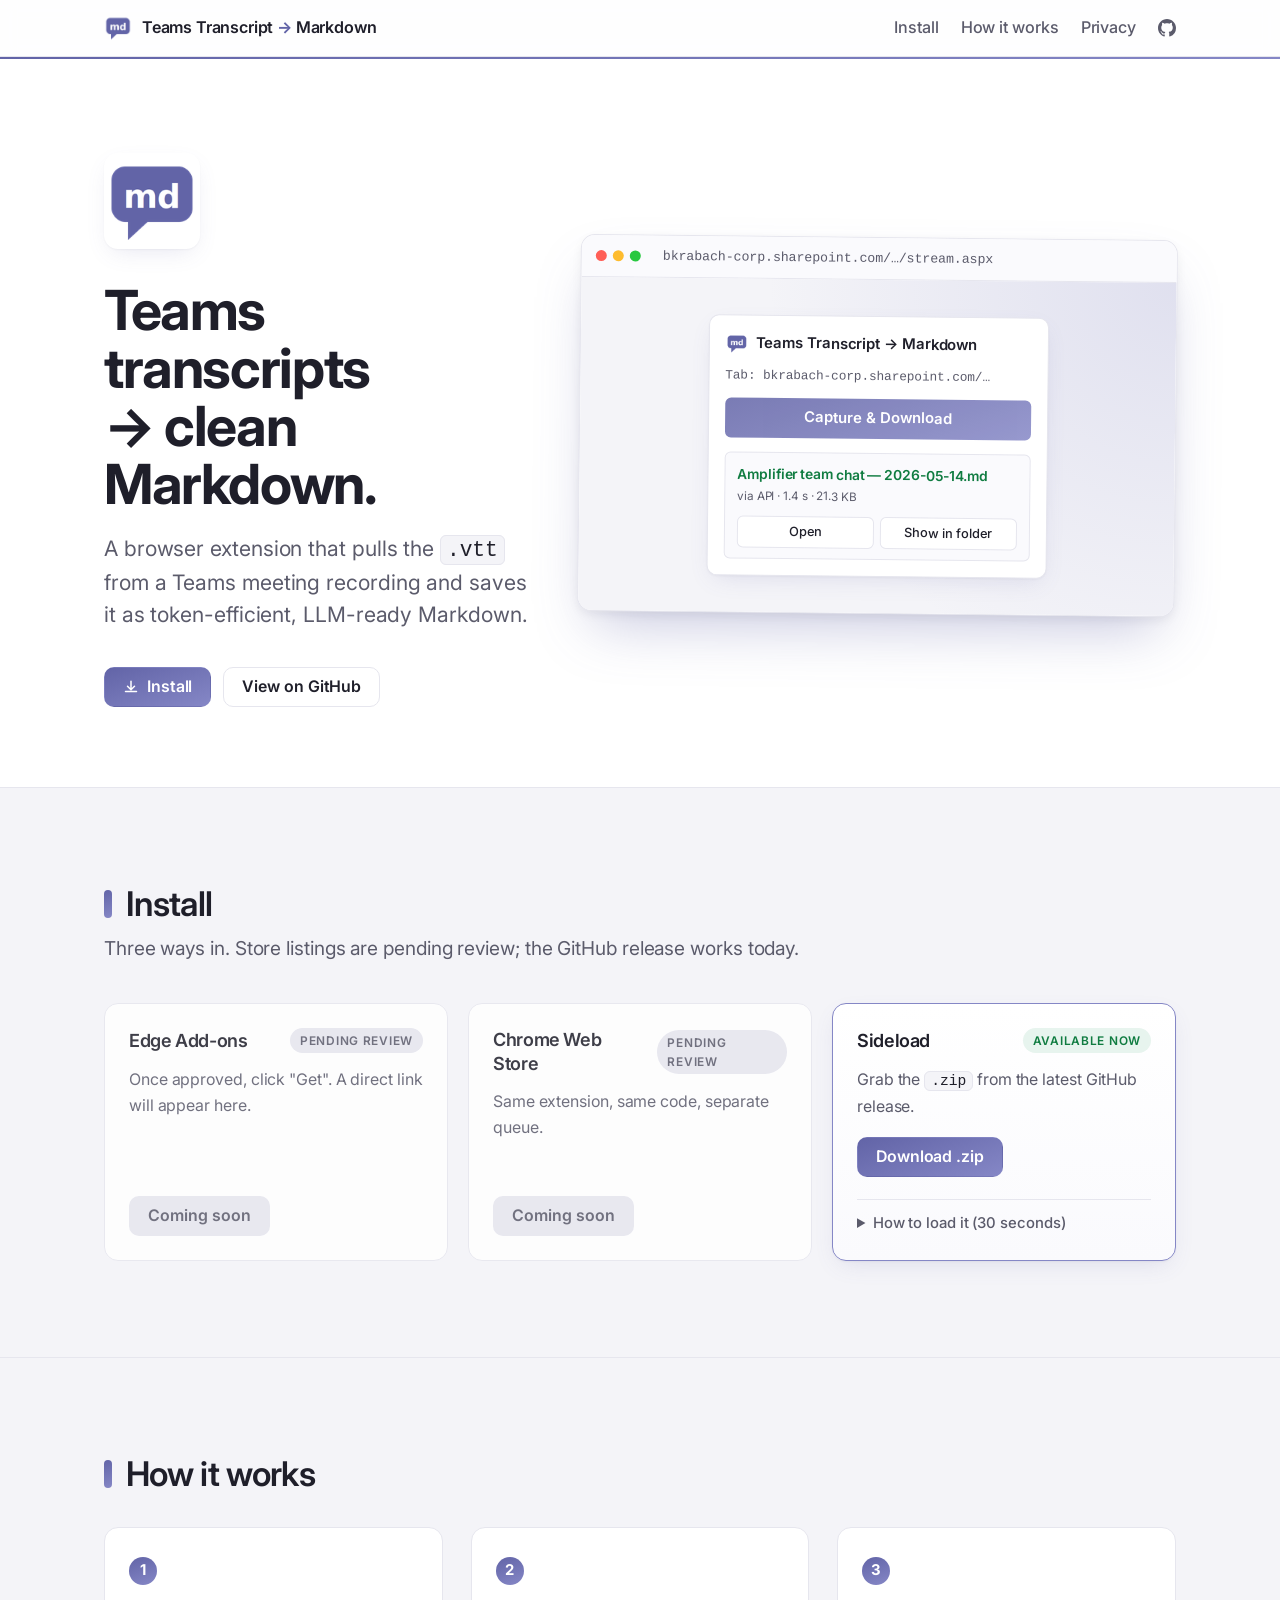
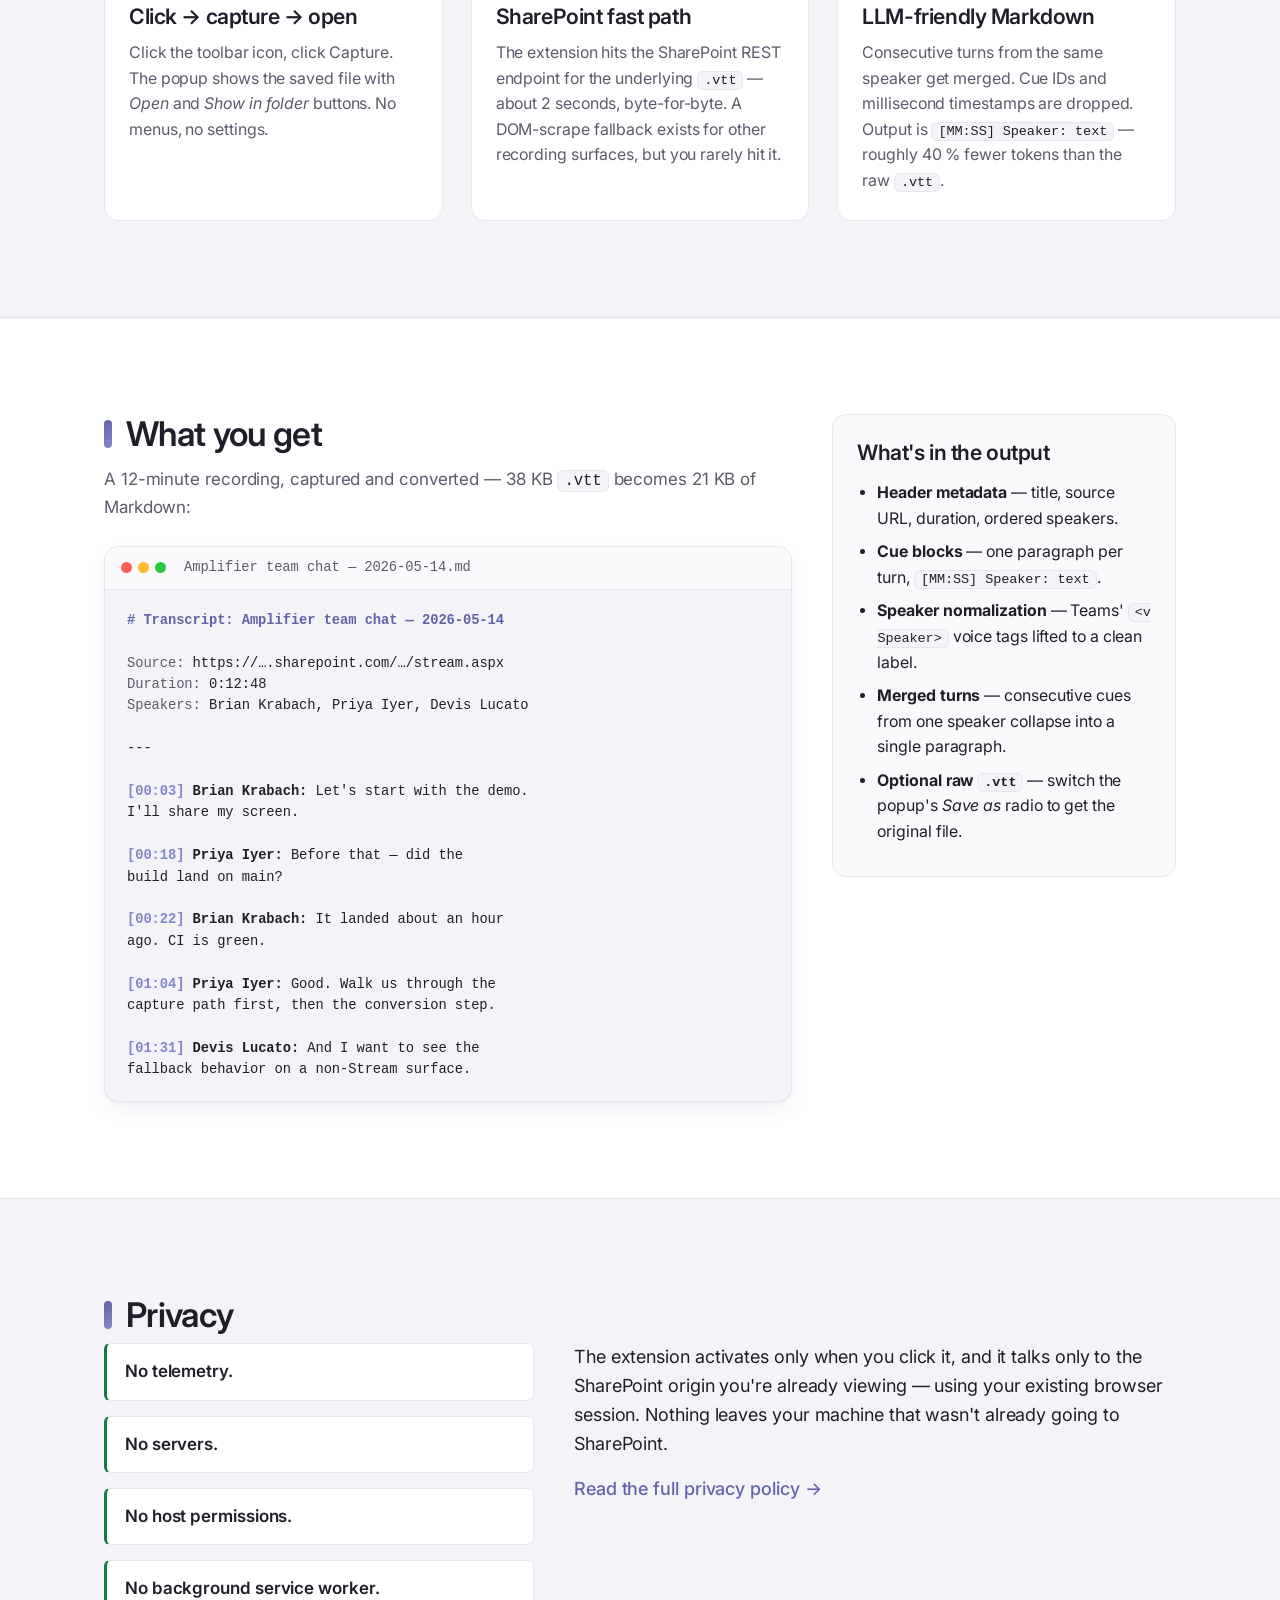
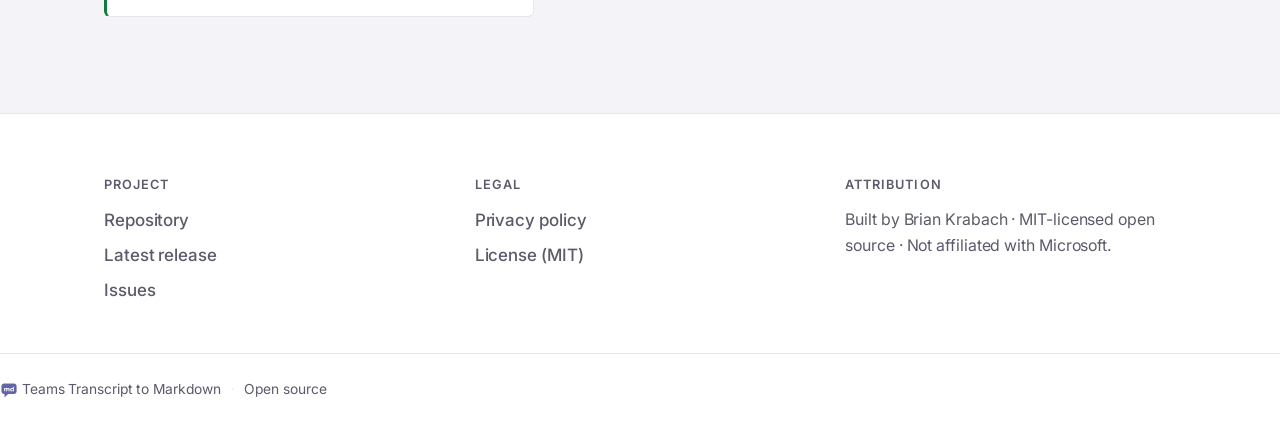
==== index.html @ 86daa05f "docs(site): build proper landing page with design + UX love Stand up a real GitHub Pages site instea" ====
<!doctype html>
<html lang="en">
  <head>
    <meta charset="utf-8" />
    <meta name="viewport" content="width=device-width, initial-scale=1" />
    <title>Teams Transcript to Markdown — browser extension</title>
    <meta
      name="description"
      content="A browser extension that pulls the .vtt from a Microsoft Teams meeting recording and saves it as clean, LLM-friendly Markdown. No telemetry."
    />
    <link rel="icon" type="image/png" href="icons/icon-128.png" sizes="128x128" />
    <link rel="apple-touch-icon" href="icons/icon-128.png" />
    <link
      href="https://fonts.googleapis.com/css2?family=Inter:wght@400;500;600;700&display=swap"
      rel="stylesheet"
    />
    <link rel="stylesheet" href="style.css" />
    <meta property="og:title" content="Teams Transcript to Markdown" />
    <meta
      property="og:description"
      content="A browser extension that pulls the .vtt from a Teams meeting recording and saves it as clean Markdown."
    />
    <meta property="og:image" content="store-assets/promo-1280x800.png" />
    <meta property="og:type" content="website" />
  </head>
  <body>
    <header class="topbar">
      <div class="container topbar-inner">
        <a class="brand" href="#top" aria-label="Teams Transcript to Markdown — top of page">
          <img src="icons/icon-128.png" alt="" class="brand-icon" width="28" height="28" />
          <span class="brand-name">Teams Transcript <span class="brand-arrow">→</span> Markdown</span>
        </a>
        <nav class="topnav">
          <a href="#install">Install</a>
          <a href="#how">How it works</a>
          <a href="#privacy">Privacy</a>
          <a
            class="topnav-github"
            href="https://github.com/bkrabach/teams-transcript-md"
            aria-label="View source on GitHub"
          >
            <svg viewBox="0 0 16 16" width="18" height="18" aria-hidden="true">
              <path
                fill="currentColor"
                d="M8 0C3.58 0 0 3.58 0 8c0 3.54 2.29 6.53 5.47 7.59.4.07.55-.17.55-.38 0-.19-.01-.82-.01-1.49-2.01.37-2.53-.49-2.69-.94-.09-.23-.48-.94-.82-1.13-.28-.15-.68-.52-.01-.53.63-.01 1.08.58 1.23.82.72 1.21 1.87.87 2.33.66.07-.52.28-.87.51-1.07-1.78-.2-3.64-.89-3.64-3.95 0-.87.31-1.59.82-2.15-.08-.2-.36-1.02.08-2.12 0 0 .67-.21 2.2.82.64-.18 1.32-.27 2-.27.68 0 1.36.09 2 .27 1.53-1.04 2.2-.82 2.2-.82.44 1.1.16 1.92.08 2.12.51.56.82 1.27.82 2.15 0 3.07-1.87 3.75-3.65 3.95.29.25.54.73.54 1.48 0 1.07-.01 1.93-.01 2.2 0 .21.15.46.55.38A8.01 8.01 0 0016 8c0-4.42-3.58-8-8-8z"
              />
            </svg>
            <span class="visually-hidden">GitHub</span>
          </a>
        </nav>
      </div>
    </header>

    <main id="top">
      <!-- HERO -->
      <section class="hero">
        <div class="container hero-grid">
          <div class="hero-text">
            <img
              src="icons/icon-128.png"
              alt="App icon: a Teams-purple chat bubble with the letters md"
              class="hero-icon"
              width="96"
              height="96"
            />
            <h1>
              Teams transcripts<br />→ clean Markdown.
            </h1>
            <p class="tagline">
              A browser extension that pulls the
              <code>.vtt</code> from a Teams meeting recording and saves it
              as token-efficient, LLM-ready Markdown.
            </p>
            <div class="cta-row">
              <a class="btn btn-primary" href="#install">
                <svg viewBox="0 0 16 16" width="16" height="16" aria-hidden="true">
                  <path
                    fill="currentColor"
                    d="M8 1.5a.75.75 0 01.75.75v6.69l2.22-2.22a.75.75 0 111.06 1.06l-3.5 3.5a.75.75 0 01-1.06 0l-3.5-3.5a.75.75 0 011.06-1.06l2.22 2.22V2.25A.75.75 0 018 1.5zm-6.25 11a.75.75 0 01.75-.75h11a.75.75 0 010 1.5h-11a.75.75 0 01-.75-.75z"
                  />
                </svg>
                Install
              </a>
              <a
                class="btn btn-secondary"
                href="https://github.com/bkrabach/teams-transcript-md"
                >View on GitHub</a
              >
            </div>
          </div>

          <!-- Stylized preview of the popup with a captured result -->
          <div class="hero-preview" aria-hidden="true">
            <div class="device">
              <div class="device-chrome">
                <span class="device-dot device-dot-red"></span>
                <span class="device-dot device-dot-yellow"></span>
                <span class="device-dot device-dot-green"></span>
                <span class="device-url">bkrabach-corp.sharepoint.com/…/stream.aspx</span>
              </div>
              <div class="device-body">
                <div class="device-popup">
                  <div class="popup-header">
                    <img src="icons/icon-128.png" alt="" width="22" height="22" />
                    <strong>Teams Transcript → Markdown</strong>
                  </div>
                  <p class="popup-target">
                    <span class="muted">Tab:</span>
                    bkrabach-corp.sharepoint.com/…
                  </p>
                  <button class="popup-btn-primary" type="button" tabindex="-1">
                    Capture &amp; Download
                  </button>
                  <div class="popup-result">
                    <div class="popup-result-info">
                      <span class="popup-result-filename">
                        Amplifier team chat — 2026-05-14.md
                      </span>
                      <span class="popup-result-meta">
                        via API · 1.4 s · 21.3 KB
                      </span>
                    </div>
                    <div class="popup-result-actions">
                      <button class="popup-btn-secondary" type="button" tabindex="-1">
                        Open
                      </button>
                      <button class="popup-btn-secondary" type="button" tabindex="-1">
                        Show in folder
                      </button>
                    </div>
                  </div>
                </div>
              </div>
            </div>
          </div>
        </div>
      </section>

      <!-- INSTALL -->
      <section id="install" class="section section-install">
        <div class="container">
          <h2><span class="section-marker" aria-hidden="true"></span> Install</h2>
          <p class="lede">
            Three ways in. Store listings are pending review; the GitHub
            release works today.
          </p>
          <div class="install-grid">
            <article class="install-card install-card-muted">
              <header>
                <h3>Edge Add-ons</h3>
                <span class="badge badge-muted">Pending review</span>
              </header>
              <p>Once approved, click "Get". A direct link will appear here.</p>
              <button class="btn btn-disabled" type="button" disabled>Coming soon</button>
            </article>
            <article class="install-card install-card-muted">
              <header>
                <h3>Chrome Web Store</h3>
                <span class="badge badge-muted">Pending review</span>
              </header>
              <p>Same extension, same code, separate queue.</p>
              <button class="btn btn-disabled" type="button" disabled>Coming soon</button>
            </article>
            <article class="install-card install-card-primary">
              <header>
                <h3>Sideload</h3>
                <span class="badge badge-good">Available now</span>
              </header>
              <p>Grab the <code>.zip</code> from the latest GitHub release.</p>
              <a
                class="btn btn-primary"
                href="https://github.com/bkrabach/teams-transcript-md/releases/latest"
                >Download .zip</a
              >
              <details class="install-howto">
                <summary>How to load it (30 seconds)</summary>
                <ol>
                  <li>Unzip somewhere stable — the folder must stay where you put it.</li>
                  <li>Open <code>edge://extensions/</code> or <code>chrome://extensions/</code>.</li>
                  <li>Toggle <strong>Developer mode</strong> (bottom-left).</li>
                  <li>Click <strong>Load unpacked</strong> and pick the unzipped folder.</li>
                  <li>(Optional) pin it from the puzzle-piece menu in your toolbar.</li>
                </ol>
              </details>
            </article>
          </div>
        </div>
      </section>

      <!-- HOW IT WORKS -->
      <section id="how" class="section section-how">
        <div class="container">
          <h2><span class="section-marker" aria-hidden="true"></span> How it works</h2>
          <div class="feature-grid">
            <article class="feature">
              <div class="feature-step">1</div>
              <h3>Click → capture → open</h3>
              <p>
                Click the toolbar icon, click Capture. The popup shows the saved
                file with <em>Open</em> and <em>Show in folder</em> buttons. No
                menus, no settings.
              </p>
            </article>
            <article class="feature">
              <div class="feature-step">2</div>
              <h3>SharePoint fast path</h3>
              <p>
                The extension hits the SharePoint REST endpoint for the underlying
                <code>.vtt</code> — about 2 seconds, byte-for-byte. A DOM-scrape
                fallback exists for other recording surfaces, but you rarely hit it.
              </p>
            </article>
            <article class="feature">
              <div class="feature-step">3</div>
              <h3>LLM-friendly Markdown</h3>
              <p>
                Consecutive turns from the same speaker get merged. Cue IDs and
                millisecond timestamps are dropped. Output is
                <code>[MM:SS] Speaker: text</code> — roughly 40&nbsp;% fewer tokens
                than the raw <code>.vtt</code>.
              </p>
            </article>
          </div>
        </div>
      </section>

      <!-- SAMPLE OUTPUT -->
      <section id="sample" class="section section-sample">
        <div class="container">
          <div class="sample-grid">
            <div class="sample-main">
              <h2><span class="section-marker" aria-hidden="true"></span> What you get</h2>
              <p class="caption">
                A 12-minute recording, captured and converted — 38 KB
                <code>.vtt</code> becomes 21 KB of Markdown:
              </p>
              <figure class="codeblock">
                <header class="codeblock-header">
                  <span class="codeblock-dot codeblock-dot-red"></span>
                  <span class="codeblock-dot codeblock-dot-yellow"></span>
                  <span class="codeblock-dot codeblock-dot-green"></span>
                  <span class="codeblock-title">Amplifier team chat — 2026-05-14.md</span>
                </header>
                <pre><code><span class="tok-h"># Transcript: Amplifier team chat — 2026-05-14</span>

<span class="tok-k">Source:</span> https://&hellip;.sharepoint.com/&hellip;/stream.aspx
<span class="tok-k">Duration:</span> 0:12:48
<span class="tok-k">Speakers:</span> Brian Krabach, Priya Iyer, Devis Lucato

---

<span class="tok-t">[00:03]</span> <span class="tok-s">Brian Krabach:</span> Let's start with the demo.
I'll share my screen.

<span class="tok-t">[00:18]</span> <span class="tok-s">Priya Iyer:</span> Before that — did the
build land on main?

<span class="tok-t">[00:22]</span> <span class="tok-s">Brian Krabach:</span> It landed about an hour
ago. CI is green.

<span class="tok-t">[01:04]</span> <span class="tok-s">Priya Iyer:</span> Good. Walk us through the
capture path first, then the conversion step.

<span class="tok-t">[01:31]</span> <span class="tok-s">Devis Lucato:</span> And I want to see the
fallback behavior on a non-Stream surface.</code></pre>
              </figure>
            </div>
            <aside class="sample-explainer">
              <h3>What's in the output</h3>
              <ul>
                <li>
                  <strong>Header metadata</strong> — title, source URL, duration,
                  ordered speakers.
                </li>
                <li>
                  <strong>Cue blocks</strong> — one paragraph per turn,
                  <code>[MM:SS] Speaker: text</code>.
                </li>
                <li>
                  <strong>Speaker normalization</strong> — Teams'
                  <code>&lt;v Speaker&gt;</code> voice tags lifted to a clean
                  label.
                </li>
                <li>
                  <strong>Merged turns</strong> — consecutive cues from one
                  speaker collapse into a single paragraph.
                </li>
                <li>
                  <strong>Optional raw <code>.vtt</code></strong> — switch the
                  popup's <em>Save as</em> radio to get the original file.
                </li>
              </ul>
            </aside>
          </div>
        </div>
      </section>

      <!-- PRIVACY -->
      <section id="privacy" class="section section-privacy">
        <div class="container">
          <h2><span class="section-marker" aria-hidden="true"></span> Privacy</h2>
          <div class="privacy-grid">
            <ul class="privacy-noes" aria-label="What the extension doesn't do">
              <li>No telemetry.</li>
              <li>No servers.</li>
              <li>No host permissions.</li>
              <li>No background service worker.</li>
            </ul>
            <div class="privacy-prose">
              <p>
                The extension activates only when you click it, and it talks only
                to the SharePoint origin you're already viewing — using your
                existing browser session. Nothing leaves your machine that wasn't
                already going to SharePoint.
              </p>
              <p>
                <a class="link-arrow" href="privacy/">Read the full privacy policy →</a>
              </p>
            </div>
          </div>
        </div>
      </section>
    </main>

    <footer class="footer">
      <div class="container footer-grid">
        <div class="footer-col">
          <h4>Project</h4>
          <ul>
            <li><a href="https://github.com/bkrabach/teams-transcript-md">Repository</a></li>
            <li>
              <a href="https://github.com/bkrabach/teams-transcript-md/releases/latest"
                >Latest release</a
              >
            </li>
            <li>
              <a href="https://github.com/bkrabach/teams-transcript-md/issues">Issues</a>
            </li>
          </ul>
        </div>
        <div class="footer-col">
          <h4>Legal</h4>
          <ul>
            <li><a href="privacy/">Privacy policy</a></li>
            <li>
              <a
                href="https://github.com/bkrabach/teams-transcript-md/blob/main/LICENSE"
                >License (MIT)</a
              >
            </li>
          </ul>
        </div>
        <div class="footer-col footer-attribution">
          <h4>Attribution</h4>
          <p>
            Built by Brian Krabach · MIT-licensed open source ·
            <em>Not affiliated with Microsoft.</em>
          </p>
        </div>
      </div>
      <div class="footer-bottom">
        <span>
          <img src="icons/icon-128.png" alt="" width="18" height="18" />
          Teams Transcript to Markdown
        </span>
        <span class="footer-bottom-spacer">·</span>
        <span>Open source</span>
      </div>
    </footer>
  </body>
</html>
---- style.css ----
/* ============================================================================
   Teams Transcript to Markdown — landing page styles.

   Design tokens follow the art-director brief; layout follows the
   layout-architect brief. Single sheet, no preprocessor.

   Sections:
     1. Tokens (light + dark)
     2. Reset + base typography
     3. Layout primitives (container, grid, sections)
     4. Topbar
     5. Hero (and the in-hero stylized popup preview)
     6. Buttons + badges
     7. Install cards
     8. Feature grid
     9. Sample code block + explainer
    10. Privacy block
    11. Footer
    12. Utilities + responsive overrides
   ========================================================================== */

/* ---------------------------------------------------------------------------
   1. Tokens
   --------------------------------------------------------------------------- */

:root {
  --c-primary: #6264a7;
  --c-primary-hover: #424482;
  --c-accent: #8587c6;
  --c-surface: #ffffff;
  --c-surface-raised: #fafafd;
  --c-page-bg: #f4f4f8;
  --c-hairline: #e6e6ee;
  --c-ink: #1f1f2a;
  --c-ink-muted: #5b5b6b;
  --c-success: #107c41;
  --c-success-bg: #e7f4ee;
  --c-error: #c4314b;
  --c-code-bg: #f4f4f8;

  --radius-sm: 6px;
  --radius-md: 10px;
  --radius-lg: 14px;
  --radius-pill: 999px;

  --shadow-card: 0 1px 2px rgba(31, 31, 42, 0.04),
    0 8px 24px -8px rgba(98, 100, 167, 0.18);
  --shadow-card-hover: 0 1px 2px rgba(31, 31, 42, 0.06),
    0 12px 32px -10px rgba(98, 100, 167, 0.28);
  --shadow-popup: 0 4px 12px -2px rgba(31, 31, 42, 0.08),
    0 28px 56px -16px rgba(98, 100, 167, 0.35);

  --gradient-primary: linear-gradient(160deg, #6264a7 0%, #8587c6 100%);
  --gradient-primary-hover: linear-gradient(160deg, #525498 0%, #757aba 100%);

  --container-w: 1120px;
  --gutter-lg: 24px;
  --gutter-sm: 16px;
}

@media (prefers-color-scheme: dark) {
  :root {
    --c-primary: #8587c6;
    --c-primary-hover: #9ea0d3;
    --c-accent: #b3b5e0;
    --c-surface: #13131a;
    --c-surface-raised: #1b1b24;
    --c-page-bg: #0e0e14;
    --c-hairline: #2a2a36;
    --c-ink: #ededf2;
    --c-ink-muted: #9a9aad;
    --c-success: #58b97a;
    --c-success-bg: rgba(88, 185, 122, 0.12);
    --c-error: #ef6a7c;
    --c-code-bg: #0e0e14;

    --shadow-card: 0 1px 2px rgba(0, 0, 0, 0.4),
      0 12px 32px -8px rgba(0, 0, 0, 0.6);
    --shadow-card-hover: 0 1px 2px rgba(0, 0, 0, 0.5),
      0 18px 44px -10px rgba(0, 0, 0, 0.7);
    --shadow-popup: 0 4px 12px -2px rgba(0, 0, 0, 0.5),
      0 28px 56px -16px rgba(0, 0, 0, 0.7);

    --gradient-primary: linear-gradient(160deg, #6264a7 0%, #8587c6 100%);
    --gradient-primary-hover: linear-gradient(160deg, #757aba 0%, #9ea0d3 100%);
  }
}

/* ---------------------------------------------------------------------------
   2. Reset + base
   --------------------------------------------------------------------------- */

*,
*::before,
*::after {
  box-sizing: border-box;
}

html,
body {
  margin: 0;
  padding: 0;
}

html {
  background: var(--c-page-bg);
  color: var(--c-ink);
  font-family: "Inter", -apple-system, BlinkMacSystemFont, "Segoe UI", system-ui,
    "Helvetica Neue", Arial, sans-serif;
  font-size: 17px;
  line-height: 1.6;
  letter-spacing: -0.005em;
  -webkit-font-smoothing: antialiased;
  text-rendering: optimizeLegibility;
}

body {
  background: var(--c-page-bg);
}

h1,
h2,
h3,
h4 {
  margin: 0 0 0.5em;
  font-weight: 600;
  color: var(--c-ink);
  letter-spacing: -0.02em;
  line-height: 1.15;
}

h1 {
  font-size: 3.25rem;
  font-weight: 700;
  letter-spacing: -0.025em;
  line-height: 1.05;
}

h2 {
  font-size: 2rem;
  line-height: 1.2;
}

h3 {
  font-size: 1.25rem;
  font-weight: 600;
  line-height: 1.3;
}

h4 {
  font-size: 0.75rem;
  font-weight: 600;
  text-transform: uppercase;
  letter-spacing: 0.08em;
  color: var(--c-ink-muted);
}

p {
  margin: 0 0 1em;
  color: var(--c-ink);
}

ul,
ol {
  margin: 0 0 1em;
  padding-left: 1.4em;
  color: var(--c-ink);
}

li + li {
  margin-top: 0.3em;
}

a {
  color: var(--c-primary);
  text-decoration: none;
  font-weight: 500;
}

a:hover {
  color: var(--c-primary-hover);
  text-decoration: underline;
}

a:focus-visible,
button:focus-visible,
summary:focus-visible {
  outline: 2px solid var(--c-accent);
  outline-offset: 2px;
  border-radius: 4px;
}

code,
pre {
  font-family: ui-monospace, "SF Mono", "JetBrains Mono", "Menlo", "Consolas",
    monospace;
}

code {
  font-size: 0.92em;
  padding: 1px 6px;
  background: var(--c-code-bg);
  border-radius: var(--radius-sm);
  border: 1px solid var(--c-hairline);
  color: var(--c-ink);
}

pre code {
  background: transparent;
  border: none;
  padding: 0;
}

img {
  max-width: 100%;
  height: auto;
}

::selection {
  background: var(--c-accent);
  color: #fff;
}

/* ---------------------------------------------------------------------------
   3. Layout primitives
   --------------------------------------------------------------------------- */

.container {
  width: 100%;
  max-width: var(--container-w);
  margin: 0 auto;
  padding: 0 var(--gutter-lg);
}

.section {
  padding: 96px 0;
  border-top: 1px solid var(--c-hairline);
}

.section h2 {
  display: flex;
  align-items: center;
  gap: 14px;
  margin-bottom: 8px;
}

.section-marker {
  display: inline-block;
  width: 8px;
  height: 28px;
  background: var(--gradient-primary);
  border-radius: var(--radius-sm);
  flex-shrink: 0;
}

.lede {
  font-size: 1.125rem;
  color: var(--c-ink-muted);
  max-width: 60ch;
  margin-bottom: 40px;
}

.muted {
  color: var(--c-ink-muted);
}

.visually-hidden {
  position: absolute;
  width: 1px;
  height: 1px;
  padding: 0;
  margin: -1px;
  overflow: hidden;
  clip: rect(0, 0, 0, 0);
  white-space: nowrap;
  border: 0;
}

.link-arrow {
  display: inline-block;
  font-weight: 500;
}

/* ---------------------------------------------------------------------------
   4. Topbar
   --------------------------------------------------------------------------- */

.topbar {
  position: sticky;
  top: 0;
  z-index: 50;
  background: rgba(255, 255, 255, 0.85);
  backdrop-filter: saturate(140%) blur(8px);
  -webkit-backdrop-filter: saturate(140%) blur(8px);
  border-bottom: 1px solid var(--c-hairline);
}

@media (prefers-color-scheme: dark) {
  .topbar {
    background: rgba(14, 14, 20, 0.85);
  }
}

.topbar-inner {
  display: flex;
  align-items: center;
  justify-content: space-between;
  height: 56px;
}

.brand {
  display: inline-flex;
  align-items: center;
  gap: 10px;
  color: var(--c-ink);
  font-weight: 600;
  letter-spacing: -0.01em;
}

.brand:hover {
  color: var(--c-primary);
  text-decoration: none;
}

.brand-icon {
  border-radius: var(--radius-sm);
}

.brand-name {
  font-size: 0.95rem;
}

.brand-arrow {
  color: var(--c-primary);
  font-weight: 700;
}

.topnav {
  display: flex;
  align-items: center;
  gap: 22px;
  font-size: 0.95rem;
}

.topnav a {
  color: var(--c-ink-muted);
  font-weight: 500;
}

.topnav a:hover {
  color: var(--c-ink);
  text-decoration: none;
}

.topnav-github {
  display: inline-flex;
  align-items: center;
  color: var(--c-ink-muted);
}

.topnav-github:hover {
  color: var(--c-ink);
}

@media (max-width: 640px) {
  .brand-name {
    display: none;
  }
  .topnav a:not(.topnav-github) {
    display: none;
  }
}

/* ---------------------------------------------------------------------------
   5. Hero
   --------------------------------------------------------------------------- */

.hero {
  position: relative;
  padding: 96px 0 80px;
  background: var(--c-surface);
  overflow: hidden;
}

.hero::before {
  /* The single allowed accent gradient bar across the top of the hero. */
  content: "";
  position: absolute;
  top: 0;
  left: 0;
  right: 0;
  height: 2px;
  background: var(--gradient-primary);
}

.hero-grid {
  display: grid;
  grid-template-columns: 5fr 7fr;
  gap: 48px;
  align-items: center;
}

@media (max-width: 1023px) {
  .hero-grid {
    grid-template-columns: 1fr;
    gap: 56px;
  }
}

.hero-text {
  max-width: 520px;
}

.hero-icon {
  border-radius: var(--radius-lg);
  margin-bottom: 24px;
  box-shadow: var(--shadow-card);
}

.hero h1 {
  margin-bottom: 20px;
}

.tagline {
  font-size: 1.25rem;
  color: var(--c-ink-muted);
  line-height: 1.5;
  margin-bottom: 36px;
}

.tagline code {
  font-size: 1em;
  padding: 2px 6px;
}

.cta-row {
  display: flex;
  flex-wrap: wrap;
  gap: 12px;
  align-items: center;
}

@media (max-width: 480px) {
  h1 {
    font-size: 2.25rem;
  }
  .tagline {
    font-size: 1.0625rem;
  }
  .section {
    padding: 64px 0;
  }
}

/* Stylized popup preview in the hero ---------------------------------------- */

.hero-preview {
  position: relative;
  perspective: 1600px;
}

.device {
  background: var(--c-surface);
  border: 1px solid var(--c-hairline);
  border-radius: var(--radius-lg);
  overflow: hidden;
  box-shadow: var(--shadow-popup);
  transform: rotate(0.4deg);
}

@media (min-width: 1024px) {
  .device {
    transform: rotate(0.6deg) translateY(-4px);
  }
}

.device-chrome {
  display: flex;
  align-items: center;
  gap: 6px;
  padding: 10px 14px;
  background: var(--c-surface-raised);
  border-bottom: 1px solid var(--c-hairline);
}

.device-dot {
  display: inline-block;
  width: 11px;
  height: 11px;
  border-radius: 50%;
}

.device-dot-red {
  background: #ff5f57;
}

.device-dot-yellow {
  background: #febc2e;
}

.device-dot-green {
  background: #28c840;
}

.device-url {
  margin-left: 16px;
  font-family: ui-monospace, monospace;
  font-size: 0.78rem;
  color: var(--c-ink-muted);
  overflow: hidden;
  text-overflow: ellipsis;
  white-space: nowrap;
  flex: 1;
}

.device-body {
  padding: 36px 32px;
  display: flex;
  justify-content: center;
  background: var(--c-page-bg);
  background-image: radial-gradient(
    circle at top right,
    rgba(133, 135, 198, 0.18),
    transparent 60%
  );
}

.device-popup {
  width: 340px;
  max-width: 100%;
  background: var(--c-surface);
  border: 1px solid var(--c-hairline);
  border-radius: var(--radius-md);
  padding: 16px;
  box-shadow: var(--shadow-card);
  font-size: 0.875rem;
}

@media (max-width: 480px) {
  .device-body {
    padding: 24px 16px;
  }
  .device-url {
    margin-left: 8px;
    font-size: 0.7rem;
  }
}

.popup-header {
  display: flex;
  align-items: center;
  gap: 8px;
  margin-bottom: 10px;
}

.popup-header strong {
  font-size: 0.875rem;
  font-weight: 600;
}

.popup-header img {
  border-radius: var(--radius-sm);
}

.popup-target {
  font-size: 0.75rem;
  color: var(--c-ink-muted);
  margin: 0 0 12px;
  font-family: ui-monospace, monospace;
}

.popup-btn-primary {
  display: block;
  width: 100%;
  padding: 8px 12px;
  background: var(--gradient-primary);
  color: #fff;
  border: none;
  border-radius: var(--radius-sm);
  font: inherit;
  font-weight: 600;
  font-size: 0.875rem;
  cursor: default;
  margin-bottom: 14px;
  opacity: 0.85;
}

.popup-result {
  border: 1px solid var(--c-hairline);
  border-radius: var(--radius-sm);
  padding: 10px 12px;
  background: var(--c-surface-raised);
}

.popup-result-info {
  display: flex;
  flex-direction: column;
  gap: 2px;
  margin-bottom: 10px;
}

.popup-result-filename {
  font-weight: 600;
  font-size: 0.8125rem;
  color: var(--c-success);
  overflow: hidden;
  text-overflow: ellipsis;
  white-space: nowrap;
}

.popup-result-meta {
  font-size: 0.6875rem;
  color: var(--c-ink-muted);
}

.popup-result-actions {
  display: flex;
  gap: 6px;
}

.popup-btn-secondary {
  flex: 1 1 0;
  padding: 5px 8px;
  font: inherit;
  font-size: 0.75rem;
  font-weight: 500;
  background: var(--c-surface);
  color: var(--c-ink);
  border: 1px solid var(--c-hairline);
  border-radius: var(--radius-sm);
  cursor: default;
}

/* ---------------------------------------------------------------------------
   6. Buttons + badges
   --------------------------------------------------------------------------- */

.btn {
  display: inline-flex;
  align-items: center;
  gap: 8px;
  padding: 11px 18px;
  border-radius: var(--radius-md);
  font: inherit;
  font-weight: 600;
  font-size: 0.9375rem;
  text-decoration: none;
  border: 1px solid transparent;
  cursor: pointer;
  line-height: 1;
  transition: background 0.15s ease, color 0.15s ease, border-color 0.15s ease,
    box-shadow 0.15s ease;
}

.btn-primary {
  background: var(--gradient-primary);
  color: #fff;
}

.btn-primary:hover {
  background: var(--gradient-primary-hover);
  color: #fff;
  text-decoration: none;
  box-shadow: var(--shadow-card);
}

.btn-secondary {
  background: var(--c-surface);
  color: var(--c-ink);
  border-color: var(--c-hairline);
}

.btn-secondary:hover {
  border-color: var(--c-accent);
  color: var(--c-primary);
  text-decoration: none;
}

.btn-disabled,
.btn-disabled:hover {
  background: var(--c-hairline);
  color: var(--c-ink-muted);
  border-color: transparent;
  cursor: not-allowed;
  box-shadow: none;
}

.badge {
  display: inline-flex;
  align-items: center;
  padding: 3px 10px;
  border-radius: var(--radius-pill);
  font-size: 0.7rem;
  font-weight: 600;
  text-transform: uppercase;
  letter-spacing: 0.06em;
}

.badge-muted {
  background: var(--c-hairline);
  color: var(--c-ink-muted);
}

.badge-good {
  background: var(--c-success-bg);
  color: var(--c-success);
}

/* ---------------------------------------------------------------------------
   7. Install
   --------------------------------------------------------------------------- */

.section-install {
  background: var(--c-page-bg);
}

.install-grid {
  display: grid;
  grid-template-columns: repeat(3, 1fr);
  gap: 20px;
}

@media (max-width: 960px) {
  .install-grid {
    grid-template-columns: 1fr;
  }
}

.install-card {
  background: var(--c-surface);
  border: 1px solid var(--c-hairline);
  border-radius: var(--radius-lg);
  padding: 24px;
  display: flex;
  flex-direction: column;
  gap: 14px;
  transition: box-shadow 0.2s ease;
}

.install-card:hover {
  box-shadow: var(--shadow-card-hover);
}

.install-card header {
  display: flex;
  align-items: center;
  justify-content: space-between;
  gap: 12px;
}

.install-card h3 {
  margin: 0;
  font-size: 1.0625rem;
}

.install-card p {
  margin: 0;
  font-size: 0.9375rem;
  color: var(--c-ink-muted);
  flex: 1;
}

.install-card .btn {
  align-self: flex-start;
  margin-top: 4px;
}

.install-card-primary {
  border-color: var(--c-accent);
  box-shadow: var(--shadow-card);
  background: linear-gradient(
    180deg,
    var(--c-surface) 0%,
    var(--c-surface-raised) 100%
  );
}

.install-card-muted {
  opacity: 0.85;
}

.install-howto {
  margin-top: 8px;
  border-top: 1px solid var(--c-hairline);
  padding-top: 12px;
  font-size: 0.875rem;
}

.install-howto summary {
  cursor: pointer;
  color: var(--c-ink-muted);
  font-weight: 500;
  list-style: revert;
}

.install-howto summary:hover {
  color: var(--c-primary);
}

.install-howto ol {
  margin: 10px 0 0;
  padding-left: 1.4em;
  color: var(--c-ink);
}

.install-howto li {
  margin: 6px 0;
}

.install-howto code {
  font-size: 0.85em;
}

/* ---------------------------------------------------------------------------
   8. Feature grid
   --------------------------------------------------------------------------- */

.feature-grid {
  display: grid;
  grid-template-columns: repeat(3, 1fr);
  gap: 28px;
  margin-top: 32px;
}

@media (max-width: 960px) {
  .feature-grid {
    grid-template-columns: 1fr;
  }
}

.feature {
  background: var(--c-surface);
  border: 1px solid var(--c-hairline);
  border-radius: var(--radius-lg);
  padding: 28px 24px 26px;
  position: relative;
  transition: box-shadow 0.2s ease, transform 0.2s ease;
}

.feature:hover {
  box-shadow: var(--shadow-card);
  transform: translateY(-2px);
}

.feature-step {
  display: inline-flex;
  align-items: center;
  justify-content: center;
  width: 28px;
  height: 28px;
  border-radius: var(--radius-pill);
  background: var(--gradient-primary);
  color: #fff;
  font-size: 0.875rem;
  font-weight: 700;
  margin-bottom: 18px;
}

.feature h3 {
  margin-bottom: 10px;
}

.feature p {
  font-size: 0.9375rem;
  color: var(--c-ink-muted);
  margin: 0;
}

.feature code {
  font-size: 0.85em;
}

/* ---------------------------------------------------------------------------
   9. Sample code block
   --------------------------------------------------------------------------- */

.section-sample {
  background: var(--c-surface);
}

.sample-grid {
  display: grid;
  grid-template-columns: 8fr 4fr;
  gap: 40px;
  align-items: start;
}

@media (max-width: 960px) {
  .sample-grid {
    grid-template-columns: 1fr;
  }
}

.sample-main h2 {
  margin-bottom: 12px;
}

.caption {
  color: var(--c-ink-muted);
  font-size: 1rem;
  margin-bottom: 24px;
}

.codeblock {
  margin: 0;
  background: var(--c-code-bg);
  border: 1px solid var(--c-hairline);
  border-radius: var(--radius-lg);
  overflow: hidden;
  box-shadow: var(--shadow-card);
}

.codeblock-header {
  display: flex;
  align-items: center;
  gap: 6px;
  padding: 10px 16px;
  background: var(--c-surface-raised);
  border-bottom: 1px solid var(--c-hairline);
}

.codeblock-dot {
  display: inline-block;
  width: 11px;
  height: 11px;
  border-radius: 50%;
}

.codeblock-dot-red {
  background: #ff5f57;
}
.codeblock-dot-yellow {
  background: #febc2e;
}
.codeblock-dot-green {
  background: #28c840;
}

.codeblock-title {
  margin-left: 12px;
  font-family: ui-monospace, monospace;
  font-size: 0.8125rem;
  color: var(--c-ink-muted);
}

.codeblock pre {
  margin: 0;
  padding: 20px 22px;
  overflow-x: auto;
  font-size: 0.8125rem;
  line-height: 1.55;
  color: var(--c-ink);
}

.codeblock code {
  background: transparent;
  border: none;
  padding: 0;
  font-size: inherit;
  color: inherit;
}

/* Sample MD token colors -- subtle, not rainbow. */
.tok-h {
  color: var(--c-primary);
  font-weight: 600;
}
.tok-k {
  color: var(--c-ink-muted);
}
.tok-t {
  color: var(--c-accent);
  font-weight: 600;
}
.tok-s {
  color: var(--c-ink);
  font-weight: 600;
}

.sample-explainer {
  background: var(--c-surface-raised);
  border: 1px solid var(--c-hairline);
  border-radius: var(--radius-lg);
  padding: 24px;
}

.sample-explainer h3 {
  margin-top: 0;
  margin-bottom: 14px;
}

.sample-explainer ul {
  padding-left: 1.2em;
  margin: 0;
}

.sample-explainer li {
  font-size: 0.9375rem;
  color: var(--c-ink);
  margin: 8px 0;
}

.sample-explainer code {
  font-size: 0.85em;
}

/* ---------------------------------------------------------------------------
   10. Privacy
   --------------------------------------------------------------------------- */

.section-privacy {
  background: var(--c-page-bg);
}

.privacy-grid {
  display: grid;
  grid-template-columns: 5fr 7fr;
  gap: 40px;
  align-items: start;
}

@media (max-width: 768px) {
  .privacy-grid {
    grid-template-columns: 1fr;
  }
}

.privacy-noes {
  list-style: none;
  padding: 0;
  margin: 0;
  display: flex;
  flex-direction: column;
  gap: 10px;
}

.privacy-noes li {
  background: var(--c-surface);
  border: 1px solid var(--c-hairline);
  border-left: 3px solid var(--c-success);
  border-radius: var(--radius-sm);
  padding: 14px 18px;
  font-weight: 600;
  font-size: 1rem;
  color: var(--c-ink);
}

.privacy-prose p {
  font-size: 1.0625rem;
  color: var(--c-ink);
  margin: 0 0 16px;
}

/* ---------------------------------------------------------------------------
   11. Footer
   --------------------------------------------------------------------------- */

.footer {
  background: var(--c-surface);
  border-top: 1px solid var(--c-hairline);
  padding: 64px 0 32px;
}

.footer-grid {
  display: grid;
  grid-template-columns: repeat(3, 1fr);
  gap: 40px;
  margin-bottom: 40px;
}

@media (max-width: 768px) {
  .footer-grid {
    grid-template-columns: 1fr;
    gap: 28px;
  }
}

.footer-col h4 {
  margin-top: 0;
  margin-bottom: 14px;
}

.footer-col ul {
  list-style: none;
  padding: 0;
  margin: 0;
}

.footer-col li {
  margin: 8px 0;
}

.footer-col a {
  color: var(--c-ink-muted);
  font-weight: 500;
}

.footer-col a:hover {
  color: var(--c-primary);
  text-decoration: none;
}

.footer-attribution p {
  font-size: 0.9375rem;
  color: var(--c-ink-muted);
  margin: 0;
}

.footer-attribution em {
  font-style: normal;
  color: var(--c-ink-muted);
}

.footer-bottom {
  border-top: 1px solid var(--c-hairline);
  padding-top: 24px;
  display: flex;
  flex-wrap: wrap;
  align-items: center;
  gap: 10px;
  font-size: 0.8125rem;
  color: var(--c-ink-muted);
}

.footer-bottom img {
  vertical-align: middle;
  border-radius: var(--radius-sm);
}

.footer-bottom-spacer {
  color: var(--c-hairline);
}

/* ---------------------------------------------------------------------------
   12. Privacy page (uses same chrome but a longer prose block)
   --------------------------------------------------------------------------- */

.prose {
  max-width: 720px;
  margin: 0 auto;
  padding: 80px 0;
}

.prose h1 {
  font-size: 2.5rem;
  margin-bottom: 8px;
}

.prose .meta {
  color: var(--c-ink-muted);
  font-size: 0.9375rem;
  margin: 0 0 36px;
}

.prose h2 {
  font-size: 1.4rem;
  margin-top: 40px;
}

.prose h3 {
  font-size: 1.0625rem;
  margin-top: 28px;
  margin-bottom: 8px;
}

.prose table {
  width: 100%;
  border-collapse: collapse;
  margin: 16px 0 24px;
  font-size: 0.9375rem;
}

.prose th,
.prose td {
  padding: 10px 14px;
  border: 1px solid var(--c-hairline);
  text-align: left;
  vertical-align: top;
}

.prose th {
  background: var(--c-surface-raised);
  font-weight: 600;
  color: var(--c-ink);
}

.prose .back {
  display: inline-block;
  margin-top: 40px;
  font-weight: 500;
}
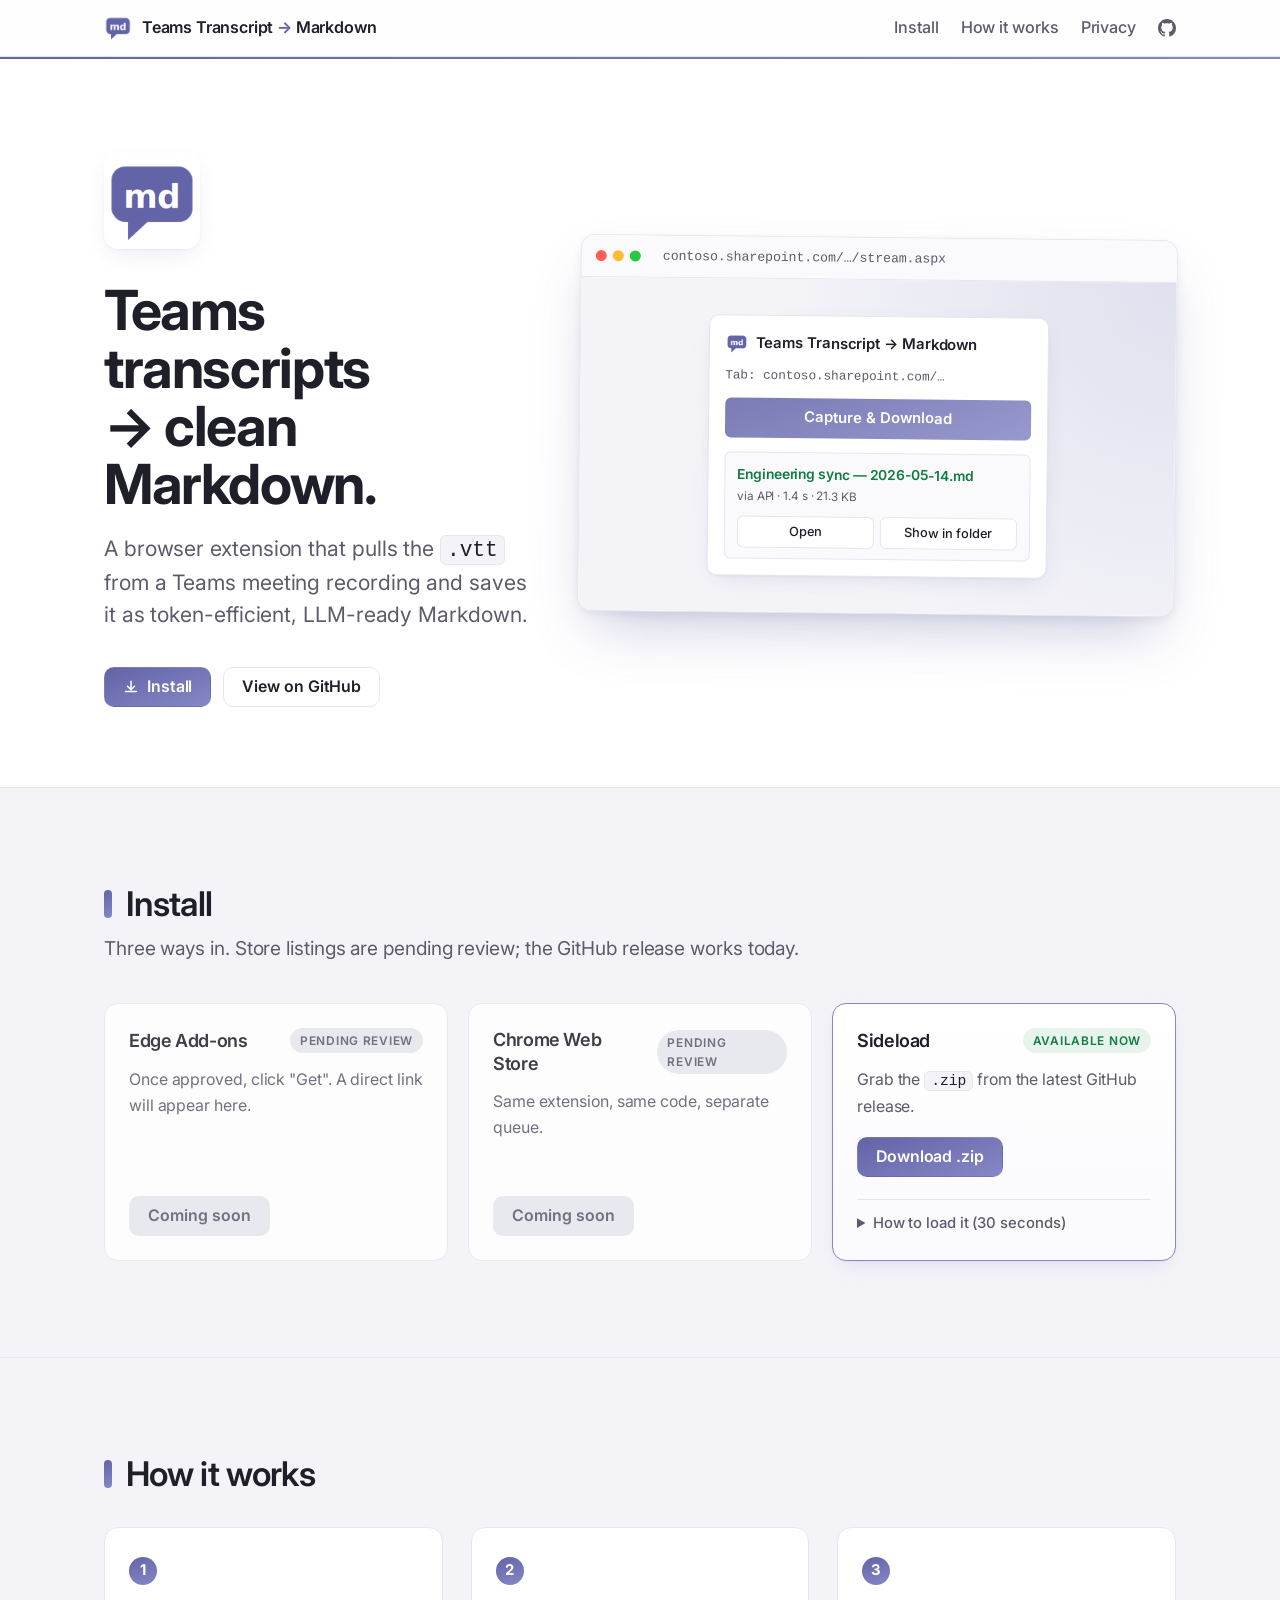
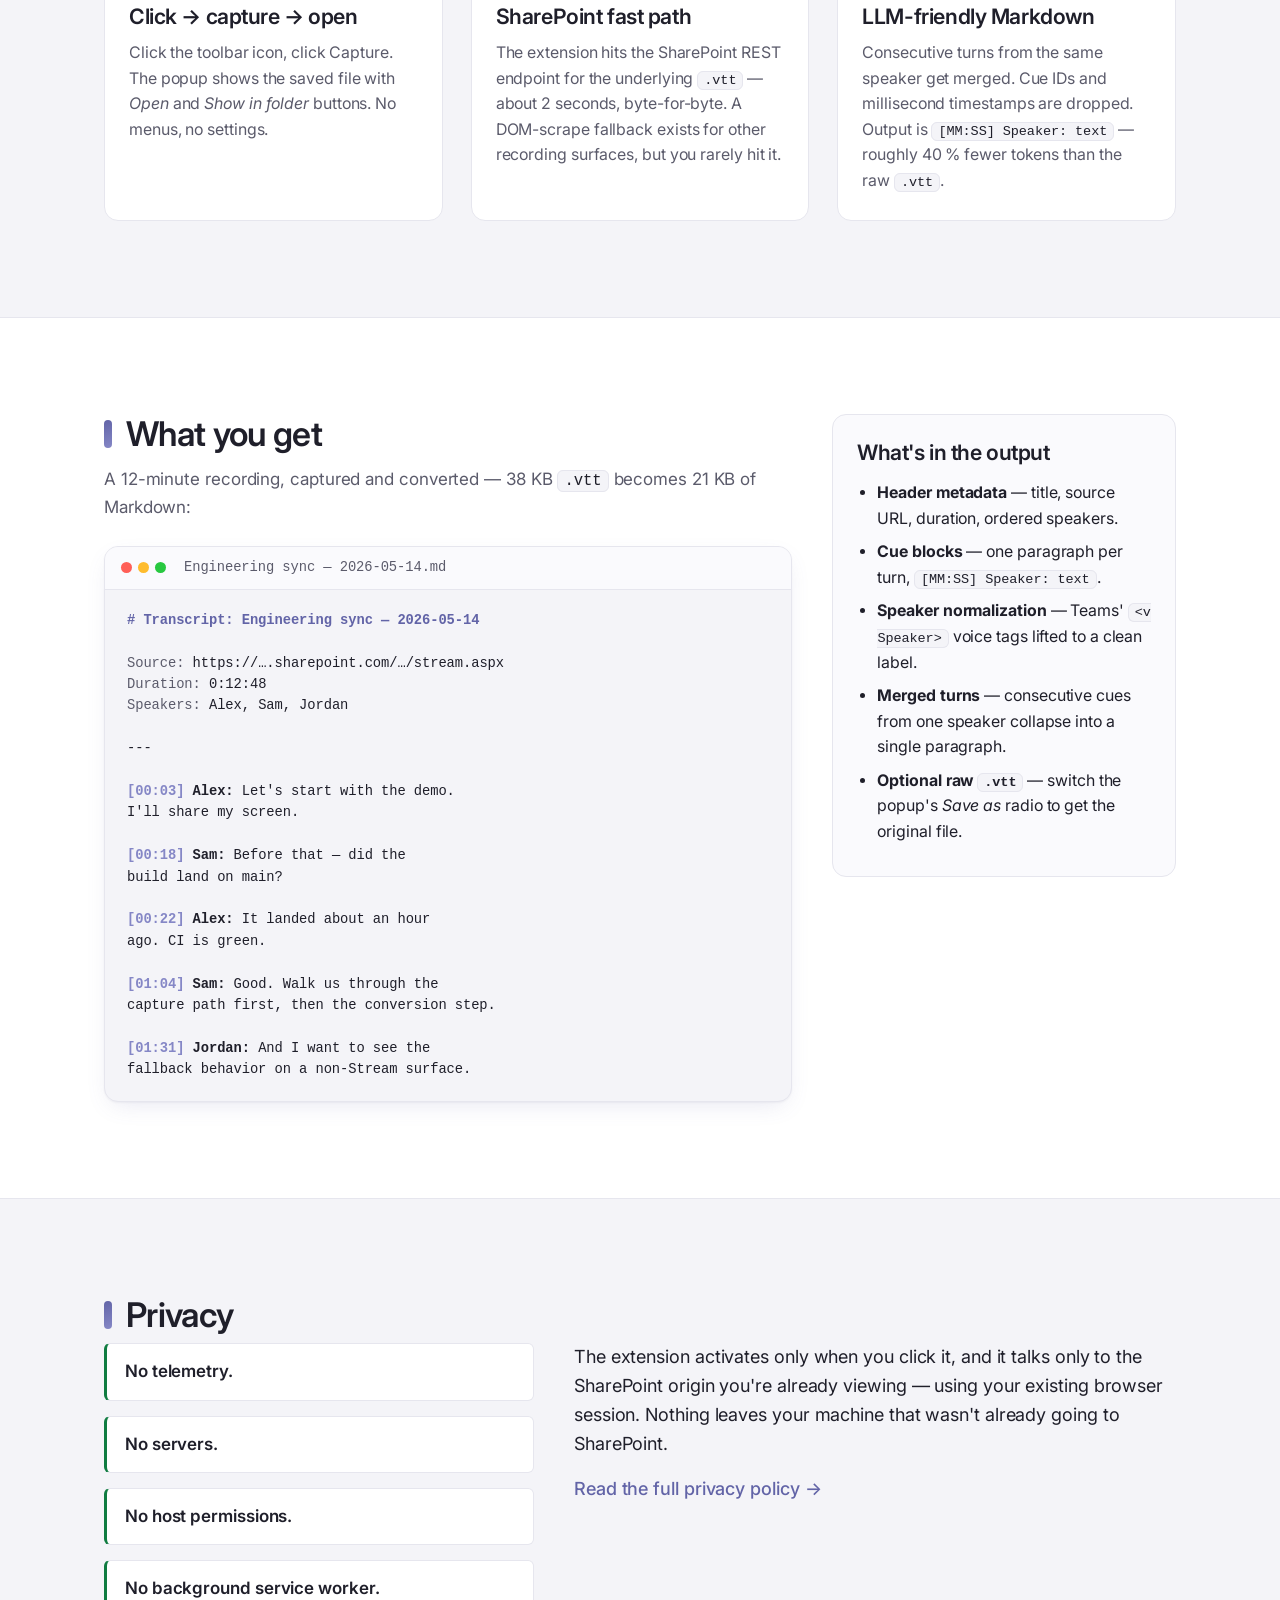
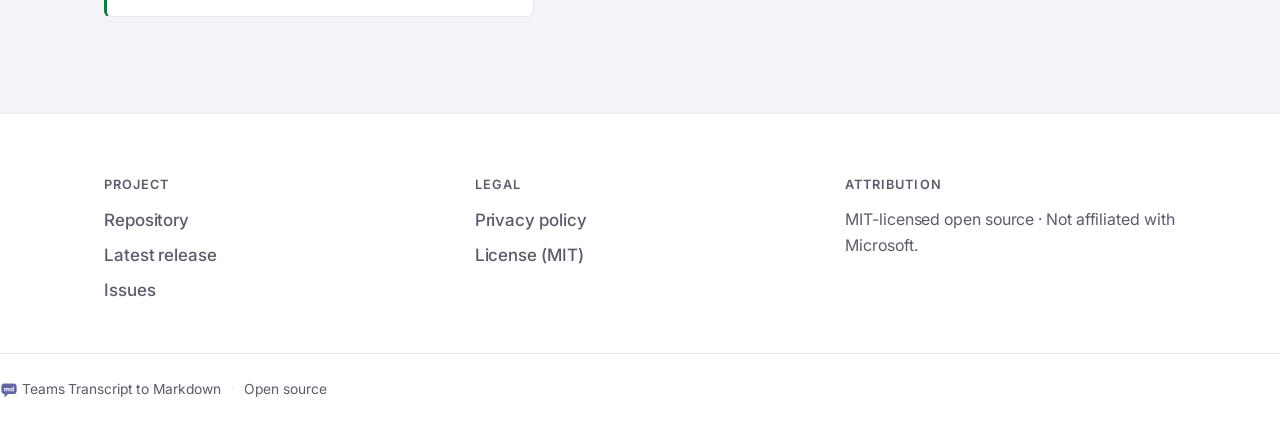
==== commit c2d82a74: "docs(site): replace real names with neutral placeholders Scrub the landing page and supporting docs " ====
--- a/index.html
+++ b/index.html
@@ -96,7 +96,7 @@
                 <span class="device-dot device-dot-red"></span>
                 <span class="device-dot device-dot-yellow"></span>
                 <span class="device-dot device-dot-green"></span>
-                <span class="device-url">bkrabach-corp.sharepoint.com/…/stream.aspx</span>
+                <span class="device-url">contoso.sharepoint.com/…/stream.aspx</span>
               </div>
               <div class="device-body">
                 <div class="device-popup">
@@ -106,7 +106,7 @@
                   </div>
                   <p class="popup-target">
                     <span class="muted">Tab:</span>
-                    bkrabach-corp.sharepoint.com/…
+                    contoso.sharepoint.com/…
                   </p>
                   <button class="popup-btn-primary" type="button" tabindex="-1">
                     Capture &amp; Download
@@ -114,7 +114,7 @@
                   <div class="popup-result">
                     <div class="popup-result-info">
                       <span class="popup-result-filename">
-                        Amplifier team chat — 2026-05-14.md
+                        Engineering sync — 2026-05-14.md
                       </span>
                       <span class="popup-result-meta">
                         via API · 1.4 s · 21.3 KB
@@ -239,29 +239,29 @@
                   <span class="codeblock-dot codeblock-dot-red"></span>
                   <span class="codeblock-dot codeblock-dot-yellow"></span>
                   <span class="codeblock-dot codeblock-dot-green"></span>
-                  <span class="codeblock-title">Amplifier team chat — 2026-05-14.md</span>
+                  <span class="codeblock-title">Engineering sync — 2026-05-14.md</span>
                 </header>
-                <pre><code><span class="tok-h"># Transcript: Amplifier team chat — 2026-05-14</span>
+                <pre><code><span class="tok-h"># Transcript: Engineering sync — 2026-05-14</span>
 
 <span class="tok-k">Source:</span> https://&hellip;.sharepoint.com/&hellip;/stream.aspx
 <span class="tok-k">Duration:</span> 0:12:48
-<span class="tok-k">Speakers:</span> Brian Krabach, Priya Iyer, Devis Lucato
+<span class="tok-k">Speakers:</span> Alex, Sam, Jordan
 
 ---
 
-<span class="tok-t">[00:03]</span> <span class="tok-s">Brian Krabach:</span> Let's start with the demo.
+<span class="tok-t">[00:03]</span> <span class="tok-s">Alex:</span> Let's start with the demo.
 I'll share my screen.
 
-<span class="tok-t">[00:18]</span> <span class="tok-s">Priya Iyer:</span> Before that — did the
+<span class="tok-t">[00:18]</span> <span class="tok-s">Sam:</span> Before that — did the
 build land on main?
 
-<span class="tok-t">[00:22]</span> <span class="tok-s">Brian Krabach:</span> It landed about an hour
+<span class="tok-t">[00:22]</span> <span class="tok-s">Alex:</span> It landed about an hour
 ago. CI is green.
 
-<span class="tok-t">[01:04]</span> <span class="tok-s">Priya Iyer:</span> Good. Walk us through the
+<span class="tok-t">[01:04]</span> <span class="tok-s">Sam:</span> Good. Walk us through the
 capture path first, then the conversion step.
 
-<span class="tok-t">[01:31]</span> <span class="tok-s">Devis Lucato:</span> And I want to see the
+<span class="tok-t">[01:31]</span> <span class="tok-s">Jordan:</span> And I want to see the
 fallback behavior on a non-Stream surface.</code></pre>
               </figure>
             </div>
@@ -353,7 +353,7 @@
         <div class="footer-col footer-attribution">
           <h4>Attribution</h4>
           <p>
-            Built by Brian Krabach · MIT-licensed open source ·
+            MIT-licensed open source ·
             <em>Not affiliated with Microsoft.</em>
           </p>
         </div>
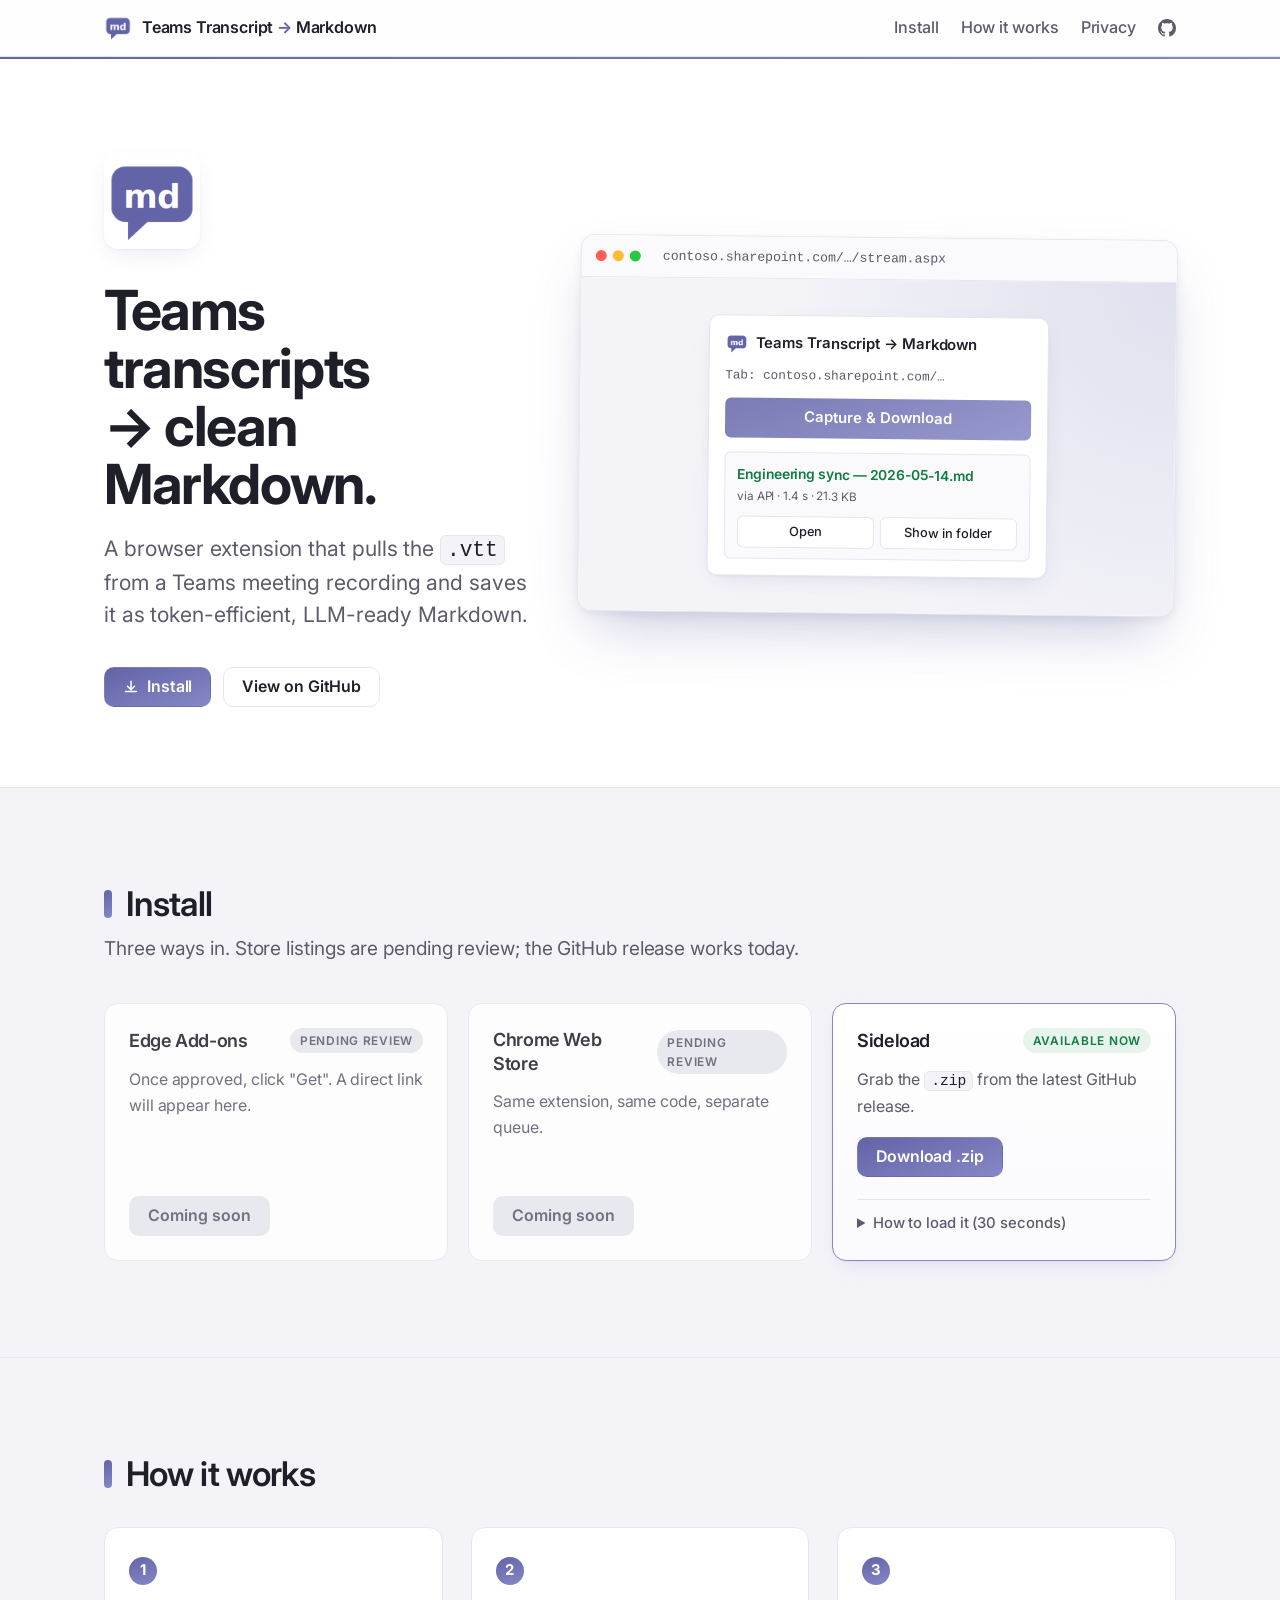
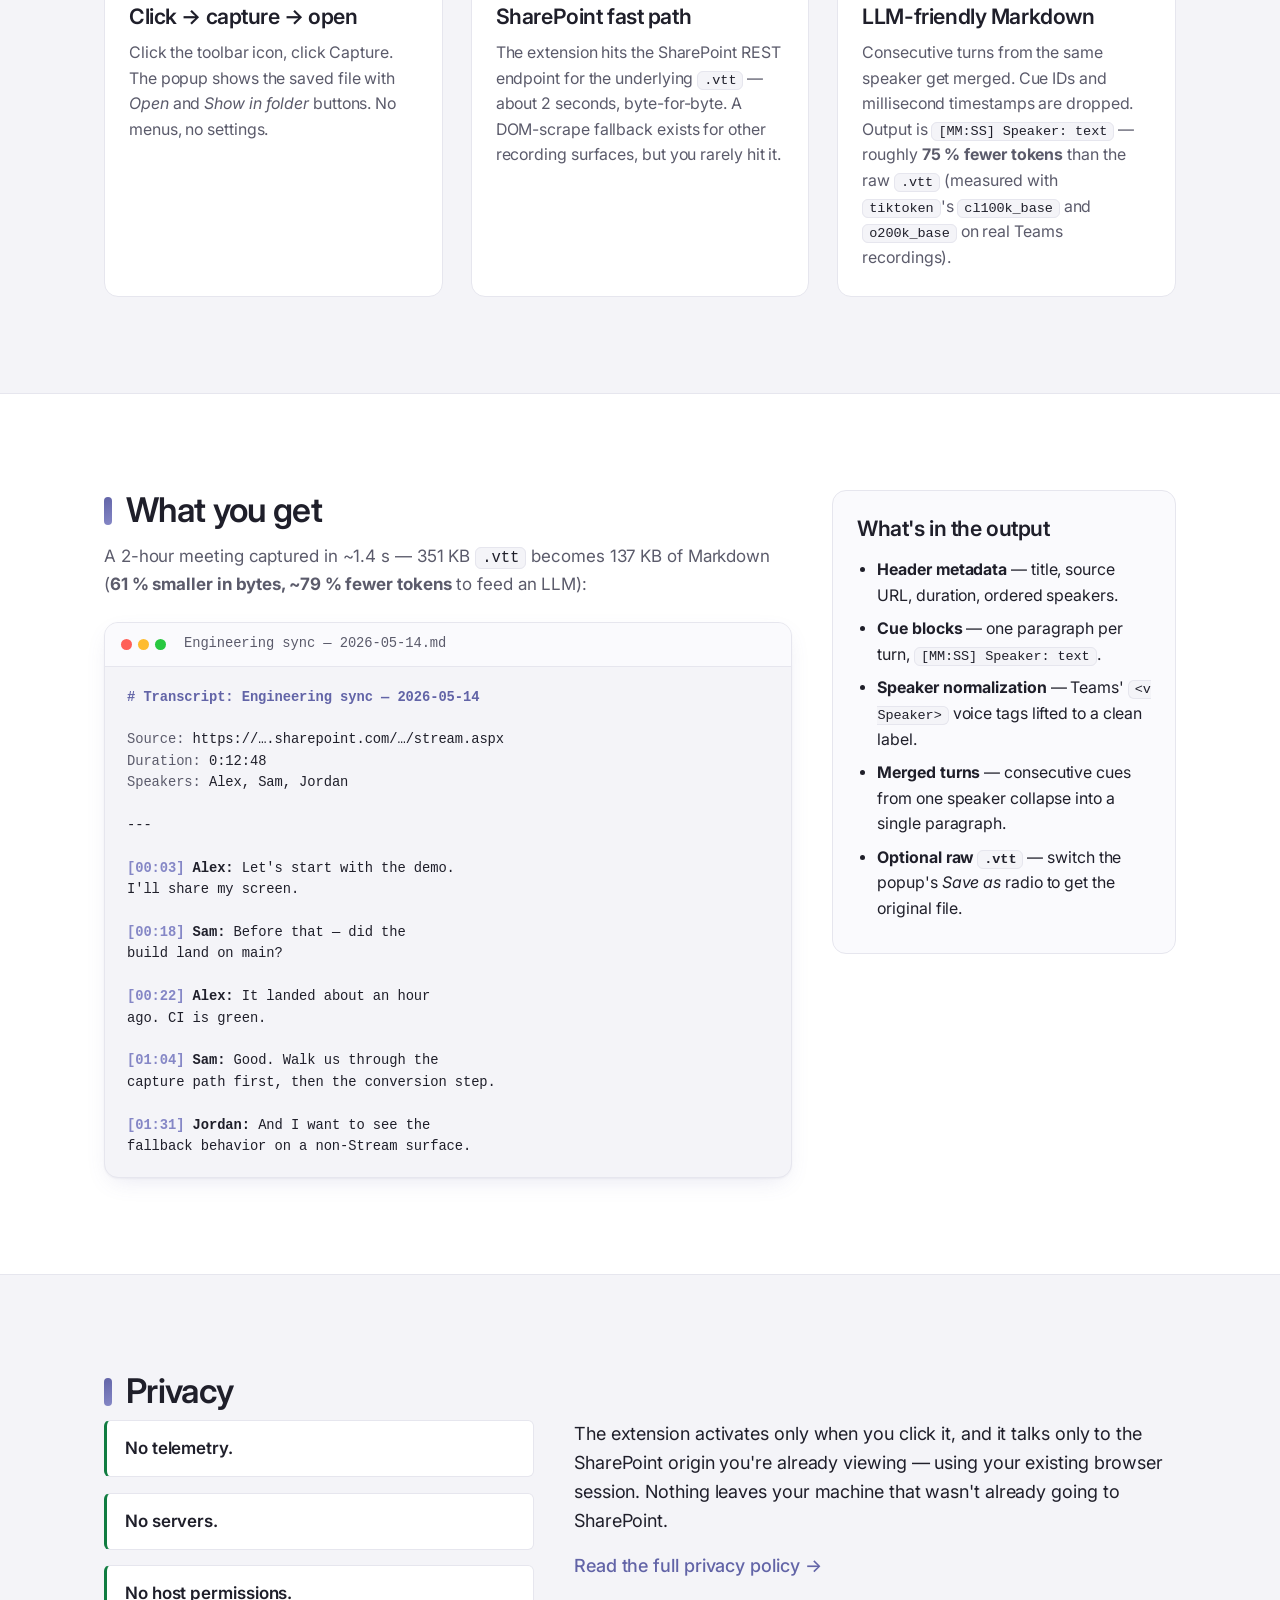
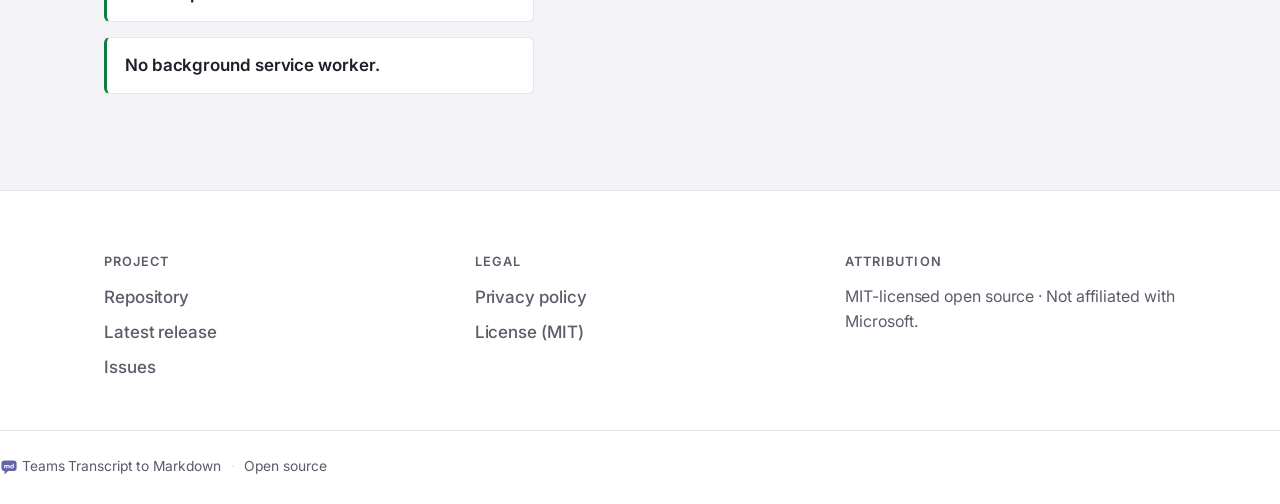
==== commit 112c8ff6: "docs(site): update token-savings claim with measured value; add Chrome store screenshot Landing page" ====
--- a/index.html
+++ b/index.html
@@ -216,8 +216,11 @@
               <p>
                 Consecutive turns from the same speaker get merged. Cue IDs and
                 millisecond timestamps are dropped. Output is
-                <code>[MM:SS] Speaker: text</code> — roughly 40&nbsp;% fewer tokens
-                than the raw <code>.vtt</code>.
+                <code>[MM:SS] Speaker: text</code> — roughly
+                <strong>75&nbsp;% fewer tokens</strong> than the raw
+                <code>.vtt</code> (measured with
+                <code>tiktoken</code>'s <code>cl100k_base</code> and
+                <code>o200k_base</code> on real Teams recordings).
               </p>
             </article>
           </div>
@@ -231,8 +234,10 @@
             <div class="sample-main">
               <h2><span class="section-marker" aria-hidden="true"></span> What you get</h2>
               <p class="caption">
-                A 12-minute recording, captured and converted — 38 KB
-                <code>.vtt</code> becomes 21 KB of Markdown:
+                A 2-hour meeting captured in ~1.4 s — 351 KB <code>.vtt</code>
+                becomes 137 KB of Markdown
+                (<strong>61&nbsp;% smaller in bytes, ~79&nbsp;% fewer tokens</strong>
+                to feed an LLM):
               </p>
               <figure class="codeblock">
                 <header class="codeblock-header">
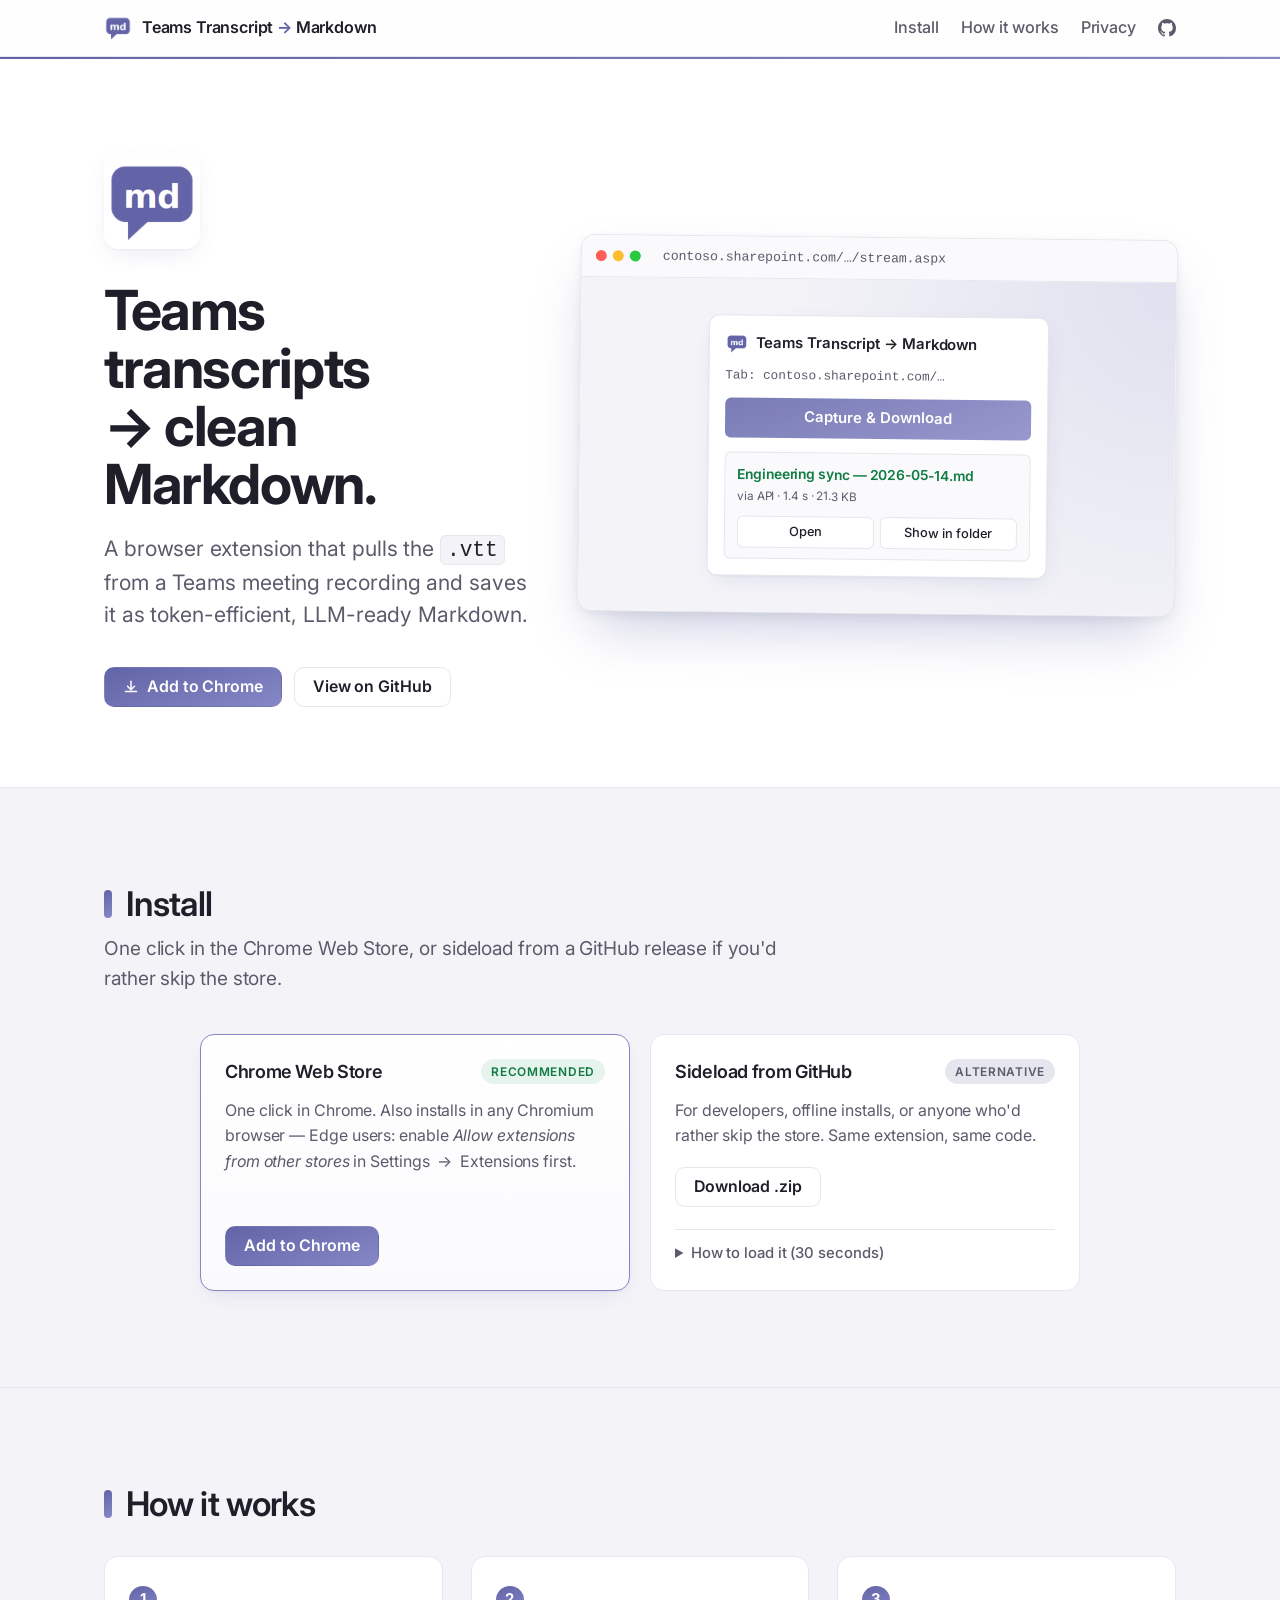
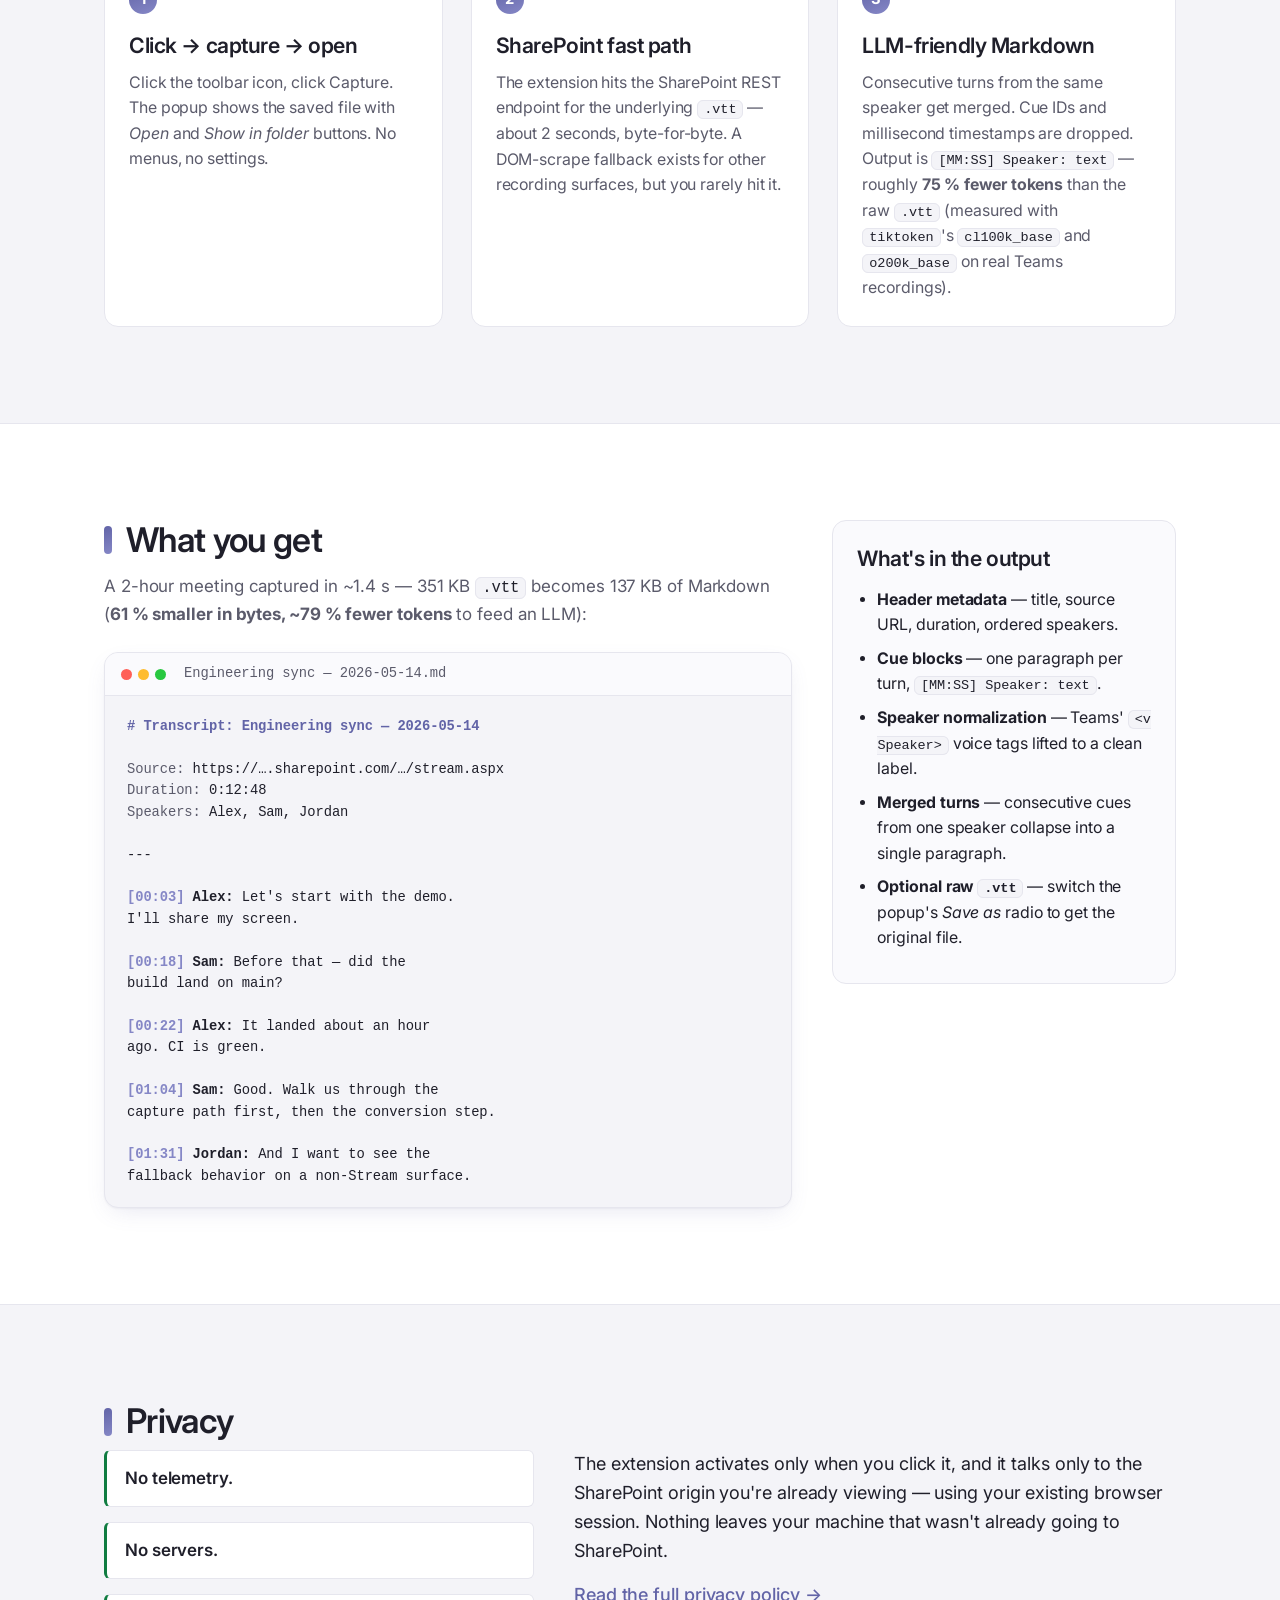
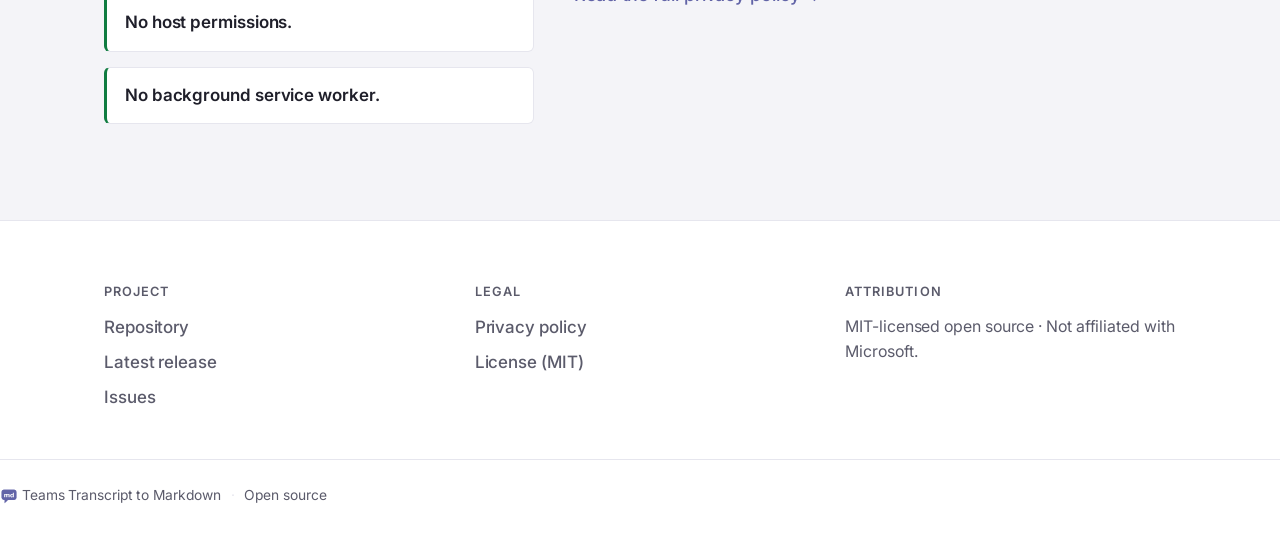
==== commit 5be1a6f1: "docs(site): Chrome Web Store live — rewire CTAs, drop Edge The Chrome Web Store listing is now live " ====
--- a/index.html
+++ b/index.html
@@ -72,14 +72,17 @@
               as token-efficient, LLM-ready Markdown.
             </p>
             <div class="cta-row">
-              <a class="btn btn-primary" href="#install">
+              <a
+                class="btn btn-primary"
+                href="https://chromewebstore.google.com/detail/teams-transcript-to-markd/mkkfjnjhhfnhbfcmaljelamolajalaci"
+              >
                 <svg viewBox="0 0 16 16" width="16" height="16" aria-hidden="true">
                   <path
                     fill="currentColor"
                     d="M8 1.5a.75.75 0 01.75.75v6.69l2.22-2.22a.75.75 0 111.06 1.06l-3.5 3.5a.75.75 0 01-1.06 0l-3.5-3.5a.75.75 0 011.06-1.06l2.22 2.22V2.25A.75.75 0 018 1.5zm-6.25 11a.75.75 0 01.75-.75h11a.75.75 0 010 1.5h-11a.75.75 0 01-.75-.75z"
                   />
                 </svg>
-                Install
+                Add to Chrome
               </a>
               <a
                 class="btn btn-secondary"
@@ -141,34 +144,37 @@
         <div class="container">
           <h2><span class="section-marker" aria-hidden="true"></span> Install</h2>
           <p class="lede">
-            Three ways in. Store listings are pending review; the GitHub
-            release works today.
+            One click in the Chrome Web Store, or sideload from a GitHub
+            release if you'd rather skip the store.
           </p>
-          <div class="install-grid">
-            <article class="install-card install-card-muted">
-              <header>
-                <h3>Edge Add-ons</h3>
-                <span class="badge badge-muted">Pending review</span>
-              </header>
-              <p>Once approved, click "Get". A direct link will appear here.</p>
-              <button class="btn btn-disabled" type="button" disabled>Coming soon</button>
-            </article>
-            <article class="install-card install-card-muted">
+          <div class="install-grid install-grid-two">
+            <article class="install-card install-card-primary">
               <header>
                 <h3>Chrome Web Store</h3>
-                <span class="badge badge-muted">Pending review</span>
+                <span class="badge badge-good">Recommended</span>
               </header>
-              <p>Same extension, same code, separate queue.</p>
-              <button class="btn btn-disabled" type="button" disabled>Coming soon</button>
-            </article>
-            <article class="install-card install-card-primary">
+              <p>
+                One click in Chrome. Also installs in any Chromium browser —
+                Edge users: enable <em>Allow extensions from other stores</em>
+                in Settings &nbsp;→&nbsp; Extensions first.
+              </p>
+              <a
+                class="btn btn-primary"
+                href="https://chromewebstore.google.com/detail/teams-transcript-to-markd/mkkfjnjhhfnhbfcmaljelamolajalaci"
+                >Add to Chrome</a
+              >
+            </article>
+            <article class="install-card">
               <header>
-                <h3>Sideload</h3>
-                <span class="badge badge-good">Available now</span>
+                <h3>Sideload from GitHub</h3>
+                <span class="badge badge-muted">Alternative</span>
               </header>
-              <p>Grab the <code>.zip</code> from the latest GitHub release.</p>
-              <a
-                class="btn btn-primary"
+              <p>
+                For developers, offline installs, or anyone who'd rather skip
+                the store. Same extension, same code.
+              </p>
+              <a
+                class="btn btn-secondary"
                 href="https://github.com/bkrabach/teams-transcript-md/releases/latest"
                 >Download .zip</a
               >
@@ -176,7 +182,7 @@
                 <summary>How to load it (30 seconds)</summary>
                 <ol>
                   <li>Unzip somewhere stable — the folder must stay where you put it.</li>
-                  <li>Open <code>edge://extensions/</code> or <code>chrome://extensions/</code>.</li>
+                  <li>Open <code>chrome://extensions/</code> (or <code>edge://extensions/</code>).</li>
                   <li>Toggle <strong>Developer mode</strong> (bottom-left).</li>
                   <li>Click <strong>Load unpacked</strong> and pick the unzipped folder.</li>
                   <li>(Optional) pin it from the puzzle-piece menu in your toolbar.</li>
--- a/style.css
+++ b/style.css
@@ -720,8 +720,15 @@
   gap: 20px;
 }
 
+.install-grid-two {
+  grid-template-columns: repeat(2, 1fr);
+  max-width: 880px;
+  margin: 0 auto;
+}
+
 @media (max-width: 960px) {
-  .install-grid {
+  .install-grid,
+  .install-grid-two {
     grid-template-columns: 1fr;
   }
 }
